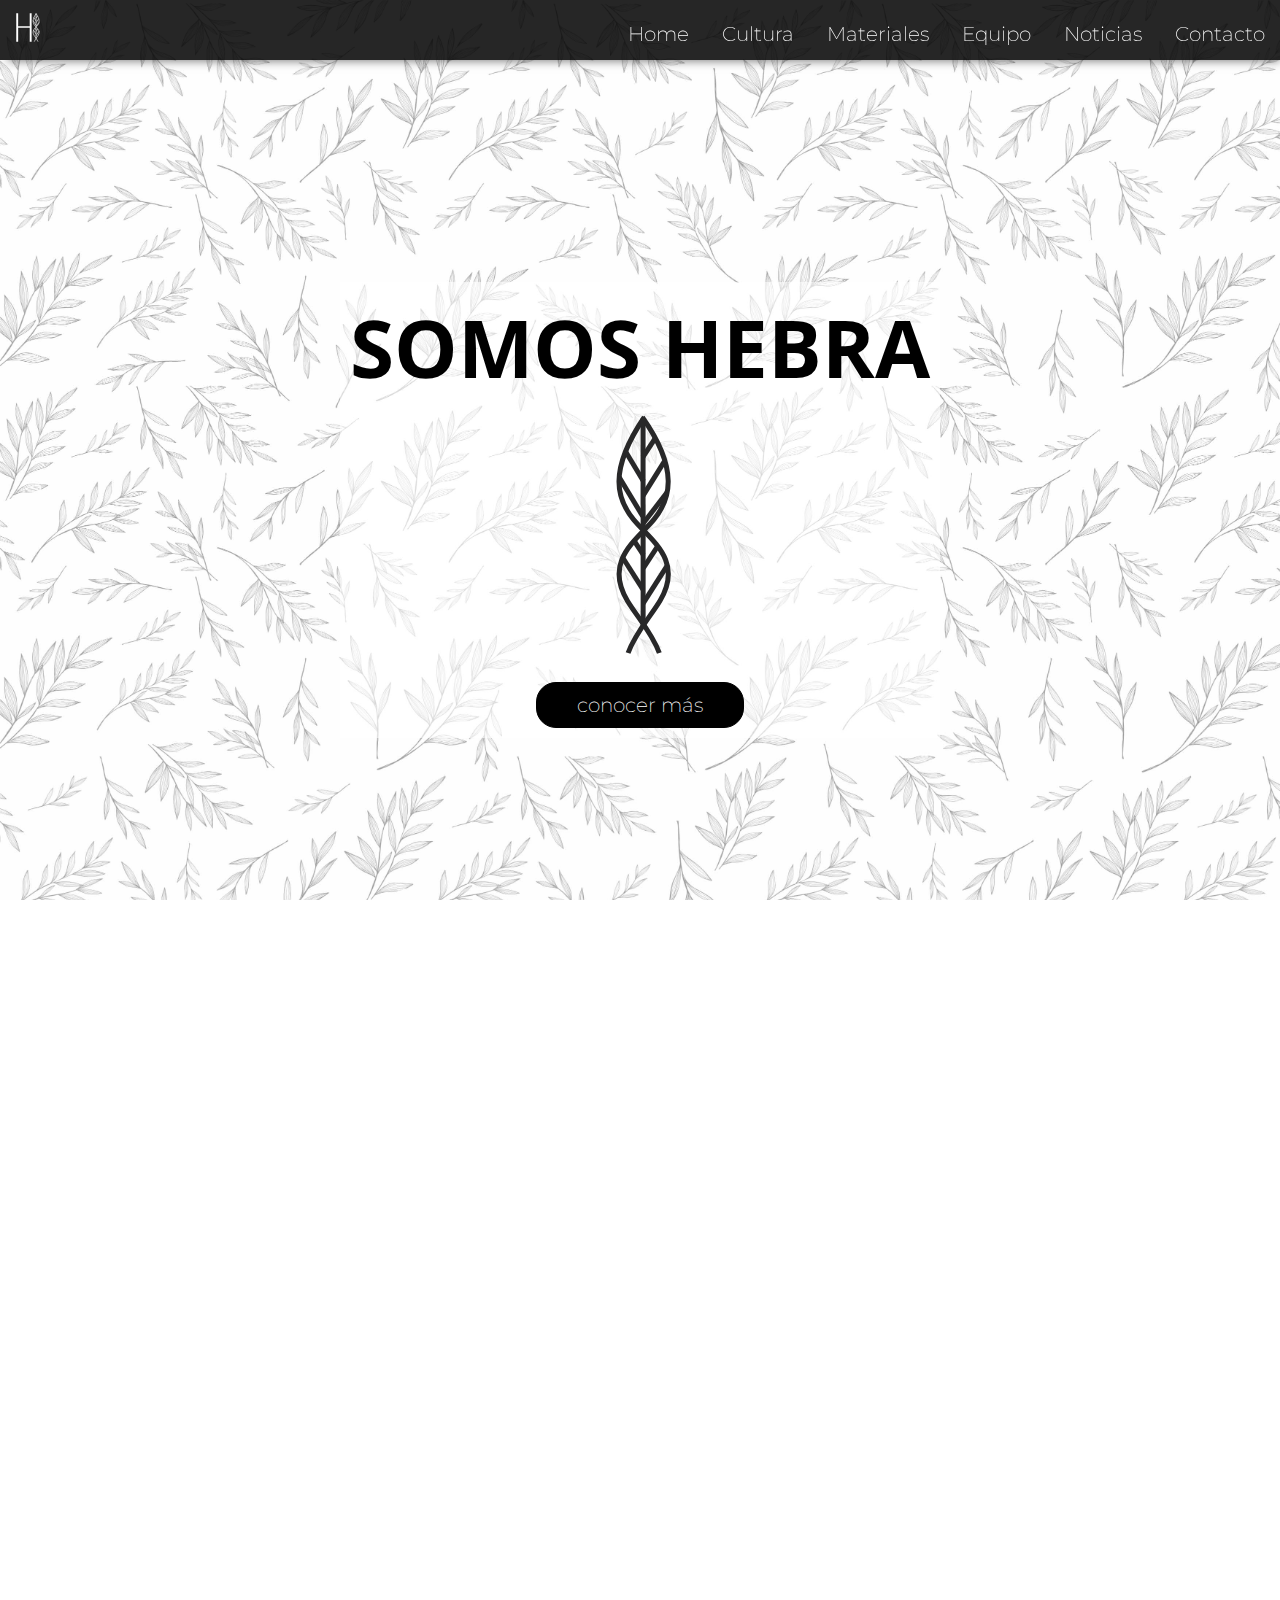
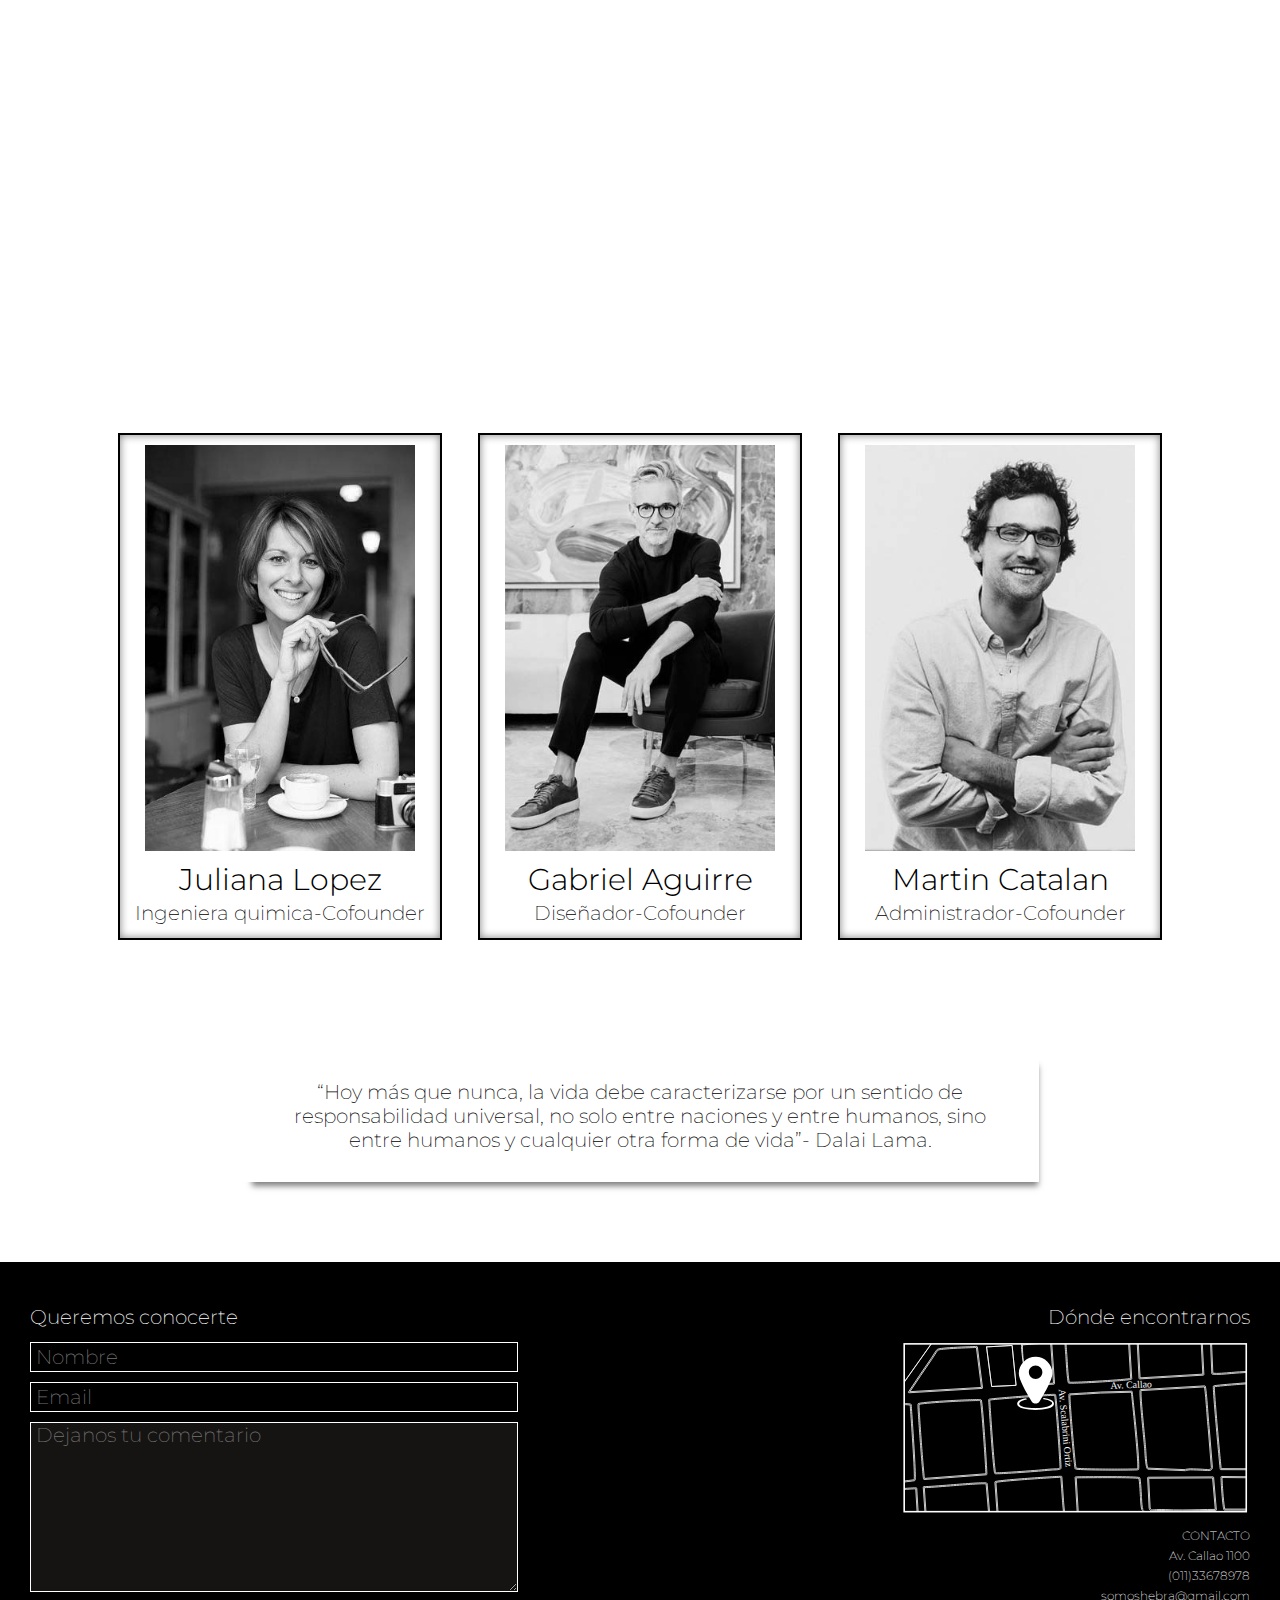
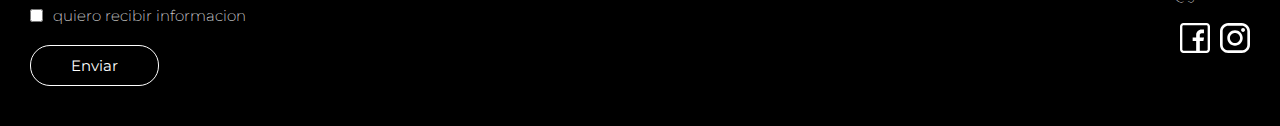
==== index.html @ 3b331ade "Se finalizo con la estetica de todas las pantallas" ====
<!DOCTYPE html>
<html lang="es">
  <head>
    <meta charset="UTF-8" />
    <meta name="viewport" content="width=device-width, initial-scale=1.0" />
    <meta
      name="description"
      content="Un sitio que promueve la buena practica del rubro textil, genera conciencia hacia el cuidado del cuerpo y del planeta tierra"
    />
    <meta
      name="keyword"
      content="algodon, agroecologico, biodinamico, hilado, conciencia, buena práctica "
    />
    <meta name="author" content="Mariela Battista" />
    <title>Hebra/Algodón orgánico</title>
    <link
      rel="stylesheet"
      href="https://cdnjs.cloudflare.com/ajax/libs/animate.css/4.1.1/animate.min.css"
    />
    <link rel="stylesheet" href="css/main.css" />
    <link
      href="https://fonts.googleapis.com/css2?family=Open+Sans&family=Open+Sans+Condensed:wght@300&display=swap"
      rel="stylesheet"
    />
    <link
      href="https://fonts.googleapis.com/css2?family=Montserrat:wght@100;200;300;500;600;800&display=swap"
      rel="stylesheet"
    />
  </head>

  <body class="background--raport">
    <header class="navbar">
      <a href="index.html" class="navbar__home">
        <img src="./imagenes/logo entero.svg" alt="logo" />
      </a>
      <nav class="navbar__menu">
        <ul class="navbar__menuitem">
          <li>
            <a href="index.html">Home</a>
          </li>
          <li>
            <a href="cultura.html">Cultura</a>
          </li>
          <li>
            <a href="materiales.html">Materiales</a>
          </li>
          <li>
            <a href="equipo.html">Equipo</a>
          </li>
          <li>
            <a href="noticias.html">Noticias</a>
          </li>
          <li>
            <a href="#contacto">Contacto</a>
          </li>
        </ul>
      </nav>
    </header>

    <main class="home">
      <div class="home__logo">
        <section class="home__logocentral">
          <h1>SOMOS HEBRA</h1>
          <img src="./imagenes/logosolo.svg" alt="logo" />
          <button class="home__btn">
            <a href="#conocermas">conocer más</a>
          </button>
        </section>
      </div>
      <section
        id="conocermas"
        class="card card--reverse wow animate__animated animate__fadeInUp"
      >
        <img src="./imagenes/homealgodon.jpg" alt="algodon" class="card__img" />
        <div class="card__content">
          <h2 class="card__title">CULTURA</h2>
          <p class="card__text">
            La agricultura sostenible es un concepto que involucra lo económico,
            lo social y lo ambiental y obliga a pensar en términos no
            individualistas. Nos proponemos a promover la eliminación del uso de
            agroquímicos. Implementamos abonos orgánicos y al control natural
            mediante la biodiversidad. Protegemos los suelos contra la erosión,
            contra la pérdida de fertilidad, mejoramos la resistencia del
            sistema agrícola en frente a eventos climáticos. Nuestro objetivo es
            empezar a construir un mundo diferente.
          </p>
          <button class="home__btn home__btn--small">
            <a href="cultura.html">ver más</a>
          </button>
        </div>
      </section>
      <section class="card wow animate__animated animate__fadeInUp">
        <img
          src="./imagenes/homemateriales.jpg"
          alt="algodon"
          class="card__img"
        />
        <div class="card__content card__content--right">
          <h2 class="card__title">MATERIALES</h2>
          <p class="card__text">
            Los materiales seleccionados se analizan bajo los principios de la
            economía circular proponemos entre otras cosas, un proceso
            productivo sin residuos. ‘Tenemos que tener en cuenta el origen de
            las fibras y todos los procesos que tienen lugar hasta que llegan a
            nuestras manos, es importante saber donde nacio ese producto’. Cada
            material se presenta con las certificaciones del fabricante más los
            propios sellos de la organización.
          </p>
          <button class="home__btn home__btn--small">
            <a href="materiales.html">ver más</a>
          </button>
        </div>
      </section>
      <a href="equipo.html">
        <section class="aboutus">
          <div class="aboutus__team">
            <img src="./imagenes/mujer1.jpg" alt="mujer" />
            <h2>Juliana Lopez</h2>
            <p>Ingeniera quimica-Cofounder</p>
          </div>
          <div class="aboutus__team">
            <img src="./imagenes/hombre.jpg" alt="hombre" />
            <h2>Gabriel Aguirre</h2>
            <p>Diseñador-Cofounder</p>
          </div>
          <div class="aboutus__team">
            <img src="./imagenes/hombre2.jpg" alt="hombre" />
            <h2>Martin Catalan</h2>
            <p>Administrador-Cofounder</p>
          </div>
        </section>
      </a>
      <section>
        <q class="frase">
          “Hoy más que nunca, la vida debe caracterizarse por un sentido de
          responsabilidad universal, no solo entre naciones y entre humanos,
          sino entre humanos y cualquier otra forma de vida”- Dalai Lama.
        </q>
      </section>
    </main>
    <footer id="contacto">
      <form class="form" action="#">
        <p>Queremos conocerte</p>
        <input type="text" name="nombre" placeholder="Nombre" />
        <input type="text" name="email" placeholder="Email" />
        <textarea
          name="comentario"
          id="comentario"
          rows="7"
          placeholder="Dejanos tu comentario"
        ></textarea>
        <div class="checkbox">
          <input type="checkbox" name="recibirinformacion" value="si" />
          <label for="recibirinformacion">quiero recibir informacion</label>
        </div>
        <input class="home__btn" type="submit" value="Enviar" />
      </form>
      <section class="footer__contacto">
        <p>Dónde encontrarnos</p>
        <a href="https://www.google.com.ar/maps/@-34.607606,-58.4518608,15z"
          ><img src="./imagenes/mapa1.svg" alt="ubicacion"
        /></a>
        <h3>CONTACTO</h3>
        <h3>Av. Callao 1100</h3>
        <h3>(011)33678978</h3>
        <h3>somoshebra@gmail.com</h3>
        <ul class="footer__contacto--redes">
          <li>
            <a href="https://www.facebook.com">
              <img src="./imagenes/facebook.svg" alt="facebook" />
            </a>
          </li>
          <a href="https://www.instagram.com">
            <img src="./imagenes/instagram.svg" alt="instagram" />
          </a>
        </ul>
      </section>
    </footer>

    <script src="js/wow.min.js"></script>
    <script>
      new WOW().init();
    </script>
  </body>
</html>
---- css/main.css ----
footer .form input[type=text] {
  font-family: "Montserrat", sans-serif;
  font-size: 20px;
  font-weight: 200;
  border: 1px solid white;
  background-color: black;
  color: white;
  margin: 10px 0;
  padding: 2px 0 2px 5px;
}

* {
  margin: 0;
  padding: 0;
  box-sizing: border-box;
}

li {
  list-style-type: none;
}

a {
  font-family: "Montserrat", sans-serif;
  font-size: 20px;
  font-weight: 200;
  text-decoration: none;
  color: white;
}

h1 {
  font-family: "Montserrat", sans-serif;
  font-family: "Open Sans Condensed", sans-serif;
  font-size: 80px;
  color: black;
}

h2 {
  font-family: "Montserrat", sans-serif;
  font-size: 30px;
  font-weight: 300;
  color: black;
}

h3 {
  font-family: "Montserrat", sans-serif;
  font-size: 12px;
  font-weight: 200;
  color: white;
}

p,
.parrafolist {
  font-family: "Montserrat", sans-serif;
  font-size: 20px;
  font-weight: 200;
  line-height: 1.5;
  color: black;
}

q {
  font-family: "Montserrat", sans-serif;
  font-size: 20px;
  font-weight: 200;
  quotes: none;
}

.navbar {
  background-color: rgba(0, 0, 0, 0.85);
  height: 60px;
  font-family: "Montserrat", sans-serif;
  font-size: 30px;
  font-weight: 300;
  display: flex;
  flex-direction: row;
  justify-content: space-between;
  align-items: center;
  box-shadow: 4px 5px 9px -4px #00000080;
  z-index: 3;
  padding: 25px 15px;
  color: white;
  position: -webkit-sticky;
  position: sticky;
  top: -1px;
}
.navbar .navbar__home img {
  width: 25px;
  padding: 10px 0;
}
.navbar .navbar__menu {
  display: flex;
}
.navbar .navbar__menu .navbar__menuitem {
  overflow: hidden;
}
.navbar .navbar__menu a {
  padding-left: 25px;
  display: inline-block;
}
.navbar .navbar__menu a:hover {
  color: #dcccbb;
}
.navbar .navbar__menu li {
  display: inline-block;
}

.background--raport {
  background-image: url("../imagenes/fondo2.jpg");
  background-size: cover;
  background-attachment: fixed;
}

.home {
  max-width: 1140px;
  margin: auto;
}
.home .home__logo {
  height: 100vh;
  display: flex;
  flex-direction: row;
  justify-content: flex-start;
  align-items: center;
}
.home .home__logo .home__logocentral {
  display: flex;
  flex-direction: column;
  justify-content: space-between;
  align-items: center;
  background-color: rgba(255, 255, 255, 0.6);
  padding: 10px;
  margin: auto;
}

.home__btn {
  font-family: "Montserrat", sans-serif;
  font-size: 15px;
  background-color: black;
  border-radius: 20px;
  border: 1px solid black;
  display: block;
  color: white;
  padding: 10px 40px;
}

.home__btn--small {
  margin-top: 40px;
  display: inline-block;
}

.card {
  display: flex;
  padding: 20px;
  background-color: rgba(255, 255, 255, 0.9);
  margin: auto;
  box-shadow: 8px 10px 8px -5px #00000080;
  margin-bottom: 40px;
  animation-duration: 2s;
}
.card--reverse {
  flex-direction: row-reverse;
}
.card__img {
  padding: 10px;
  border: 2px solid black;
  width: 28%;
  transition: width 1s;
}
.card__img:hover {
  width: 30%;
}
.card__content {
  padding-right: 30px;
}
.card__content--right {
  text-align: right;
  padding: 0 10px 0 30px;
}
.card__content .card__title {
  padding-bottom: 40px;
}
.card__content .card__text {
  display: inline-block;
  padding-bottom: 10px;
}

.card__title--center {
  display: inline;
  margin: auto;
}

.aboutus {
  display: flex;
  flex-direction: row;
  justify-content: space-around;
  align-items: center;
  background-color: rgba(255, 255, 255, 0.9);
  width: 100%;
  height: 100%;
  margin: 70px auto;
  padding: 30px;
}
.aboutus__team {
  display: flex;
  flex-direction: column;
  justify-content: flex-start;
  align-items: center;
  text-align: center;
  margin: 10px;
  padding: 10px;
  border: 2px solid black;
  width: 30%;
  transition: width 1s;
  box-shadow: inset 0px 0px 8px #00000080;
}
.aboutus__team img {
  width: 90%;
  padding-bottom: 10px;
}

.frase {
  display: flex;
  text-decoration: none;
  text-align: center;
  background-color: rgba(255, 255, 255, 0.98);
  box-shadow: 5px 10px 6px -6px #00000080;
  width: 70%;
  margin: 0 auto 80px;
  padding: 30px;
}

footer {
  display: flex;
  flex-direction: row;
  justify-content: space-between;
  align-items: flex-start;
  background-color: black;
  color: white;
  padding: 40px 30px;
  margin-top: 60px;
}
footer .form {
  width: 40%;
}
footer .form p {
  color: white;
  margin-bottom: 10px;
}
footer .form input[type=text] {
  display: flex;
  flex-direction: column;
  justify-content: space-between;
  align-items: center;
  width: 100%;
}
footer .form .checkbox {
  display: flex;
  flex-direction: row;
  justify-content: flex-start;
  align-items: center;
  font-family: "Montserrat", sans-serif;
  font-size: 20px;
  font-weight: 200;
  margin: 10px 0;
}
footer .form .checkbox label {
  padding-left: 10px;
  font-size: 15px;
}
footer .form input[type=submit] {
  margin-top: 40px;
  display: inline-block;
  border: 1px solid white;
  margin-top: 10px;
  align-items: flex-end;
}
footer .form textarea {
  font-family: "Montserrat", sans-serif;
  font-size: 20px;
  font-weight: 200;
  background-color: #161413;
  color: white;
  border: 1px solid white;
  padding-left: 5px;
  width: 100%;
}
footer .footer__contacto {
  text-align: right;
  color: white;
}
footer .footer__contacto p {
  color: white;
  margin-bottom: 5px;
}
footer .footer__contacto img {
  width: 80%;
}
footer .footer__contacto h3 {
  padding-top: 5px;
}
footer .footer__contacto--redes {
  display: flex;
  flex-direction: row;
  justify-content: flex-end;
  align-items: flex-start;
  margin-top: 20px;
}
footer .footer__contacto--redes img {
  width: 30px;
  margin-left: 10px;
}

.fondoclaro--lineal {
  background-image: url(../imagenes/fondoclarolineal3.jpg);
  background-size: cover;
  background-attachment: fixed;
}

#cultura {
  max-width: 1140px;
  margin: 0 auto;
}

.title1 {
  padding: 70px 0;
  text-align: center;
}

.card--color {
  background-color: rgba(255, 255, 255, 0.98);
}

.fondooscuro--lineal {
  background-image: url(../imagenes/fondooscuro.jpg);
  background-size: cover;
  background-attachment: fixed;
}

#materiales {
  max-width: 1140px;
  margin: 0 auto;
}

.title1--dark {
  color: white;
}

.card--dark {
  background-color: rgba(0, 0, 0, 0.9);
}

.card__img--dark {
  border: 2px solid white;
  width: 28%;
}

.card__title--dark,
.card__text--dark {
  color: white;
}

.fondoclaro--acuarela {
  background-image: url(../imagenes/fondoclaroacuarela.jpg);
  background-size: cover;
  background-attachment: fixed;
}

#equipo {
  max-width: 1140px;
  margin: auto;
}
#equipo .frase {
  margin: 50px auto 95px;
}

.card__members {
  background-color: rgba(255, 255, 255, 0.9);
  display: flex;
  flex-direction: row;
  justify-content: space-between;
  align-items: stretch;
  width: 90%;
  padding: 30px;
  margin: 50px auto 80px;
  box-shadow: 8px 10px 8px -5px #00000080;
}
.card__members .card__member {
  display: flex;
  flex-direction: column;
  justify-content: flex-start;
  align-items: center;
  text-align: center;
  margin: 10px;
  padding: 10px;
  border: 2px solid black;
  transition: width 1s;
  box-shadow: inset 0px 0px 8px #00000080;
  width: 100%;
}
.card__members .card__member img {
  width: 80%;
}
.card__members .card__member h2 {
  margin-top: 20px;
}
.card__members .card__member p {
  margin: 10px 0 30px;
  color: black;
}

#noticias {
  max-width: 1140px;
  margin: 0 auto;
}

.news {
  background-color: rgba(255, 255, 255, 0.95);
  display: flex;
  flex-direction: row;
  justify-content: space-between;
  align-items: flex-start;
  flex-wrap: wrap;
  padding: 30px;
  margin: 0px auto 40px;
  box-shadow: 8px 10px 8px -5px #00000080;
  max-width: 1050px;
}

.card__news--small {
  display: flex;
  flex-direction: column;
  justify-content: flex-start;
  align-items: center;
  width: 32%;
  text-align: center;
  margin: 15px 2px;
  padding: 10px;
  border: 1px solid black;
  transition: width 1s;
  box-shadow: inset 0px 0px 8px #00000080;
}
.card__news--small img {
  width: 100%;
}
.card__news--small .description {
  display: flex;
  flex-direction: row;
  justify-content: space-between;
  align-items: center;
  font-size: 20px;
  width: 100%;
}
.card__news--small .description h3 {
  color: black;
  text-align: left;
}
.card__news--small .description h4 {
  font-family: "Open Sans Condensed", sans-serif;
  text-align: right;
}
.card__news--small .titlenews {
  text-align: start;
  margin-top: 10px;
  color: black;
  font-weight: 600;
}
.card__news--small .titlenews:hover {
  -webkit-text-decoration-line: underline;
          text-decoration-line: underline;
}
.card__news--small .resumenews {
  font-size: 15px;
  text-align: left;
}
.card__news--small .readmore {
  font-weight: 400;
  font-size: 15px;
  -webkit-text-decoration-line: underline;
          text-decoration-line: underline;
  color: black;
  text-align: left;
  width: 100%;
  padding: 10px 0px;
}
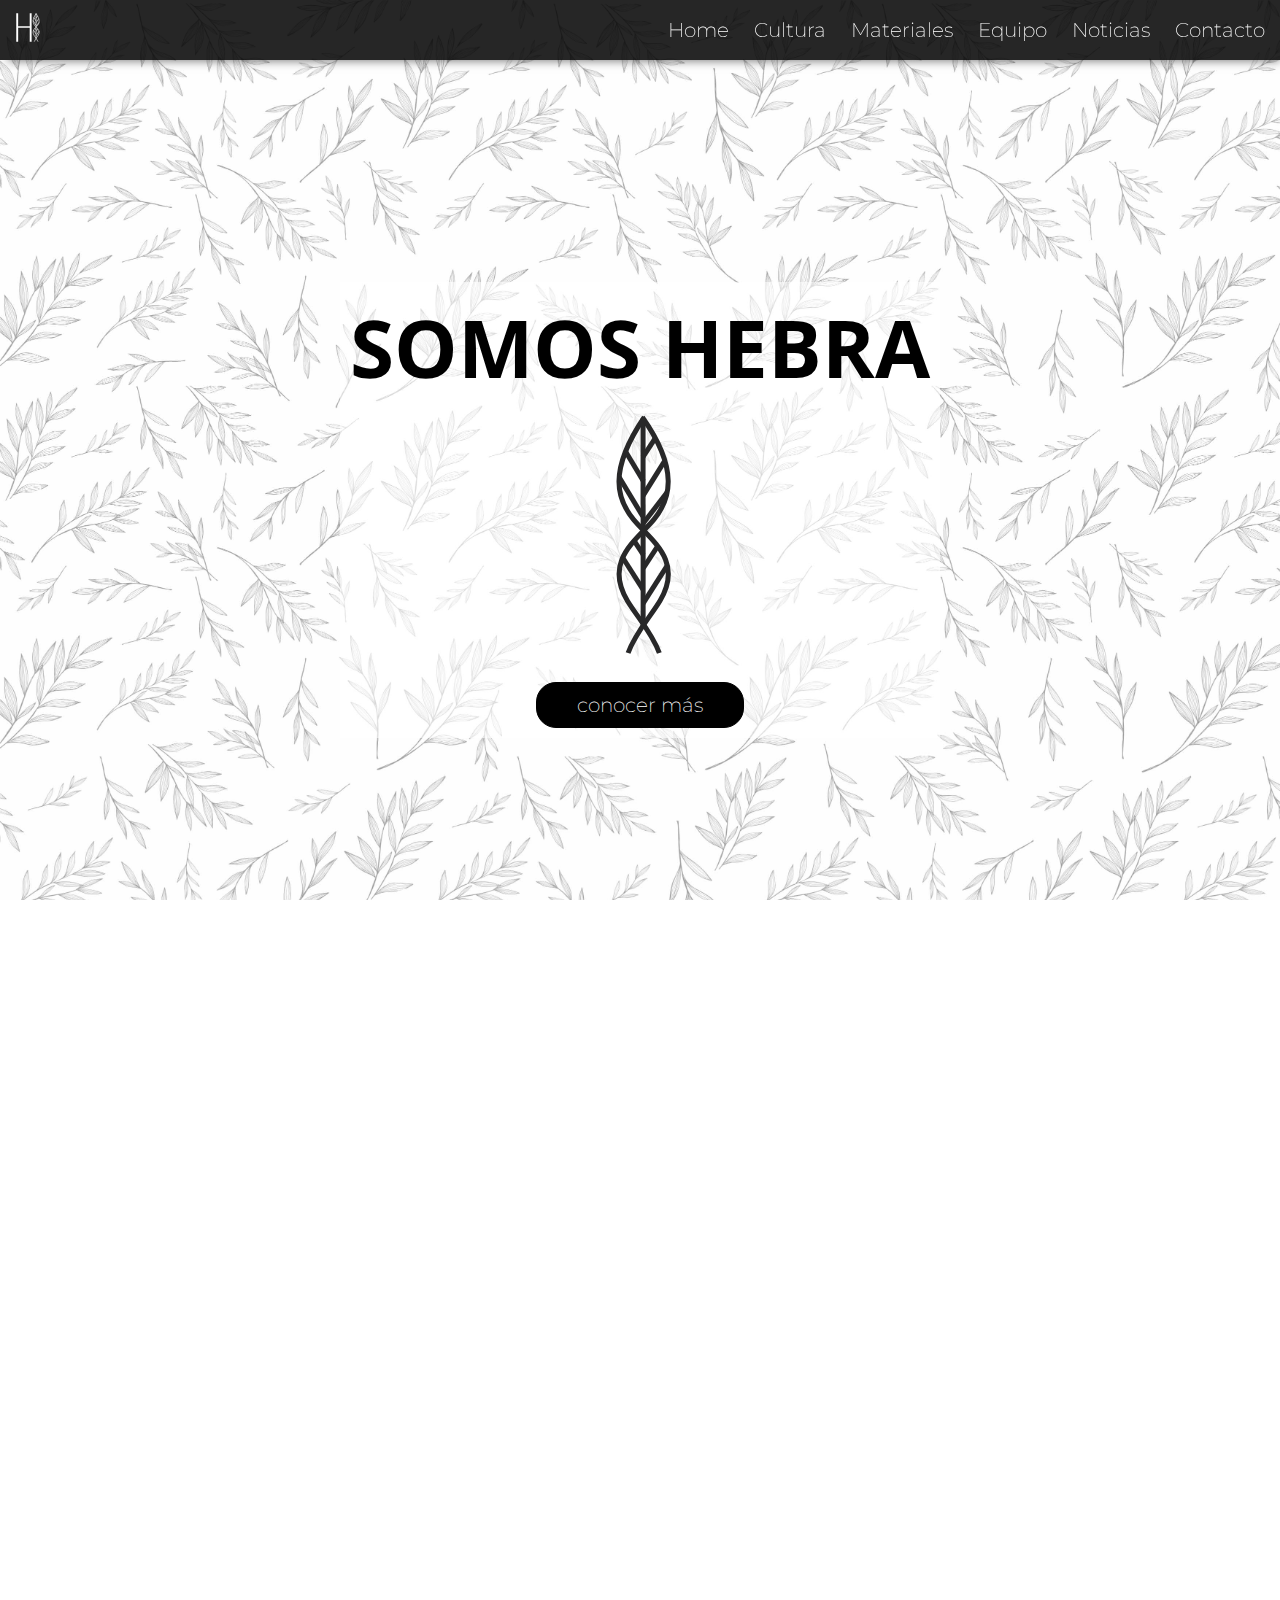
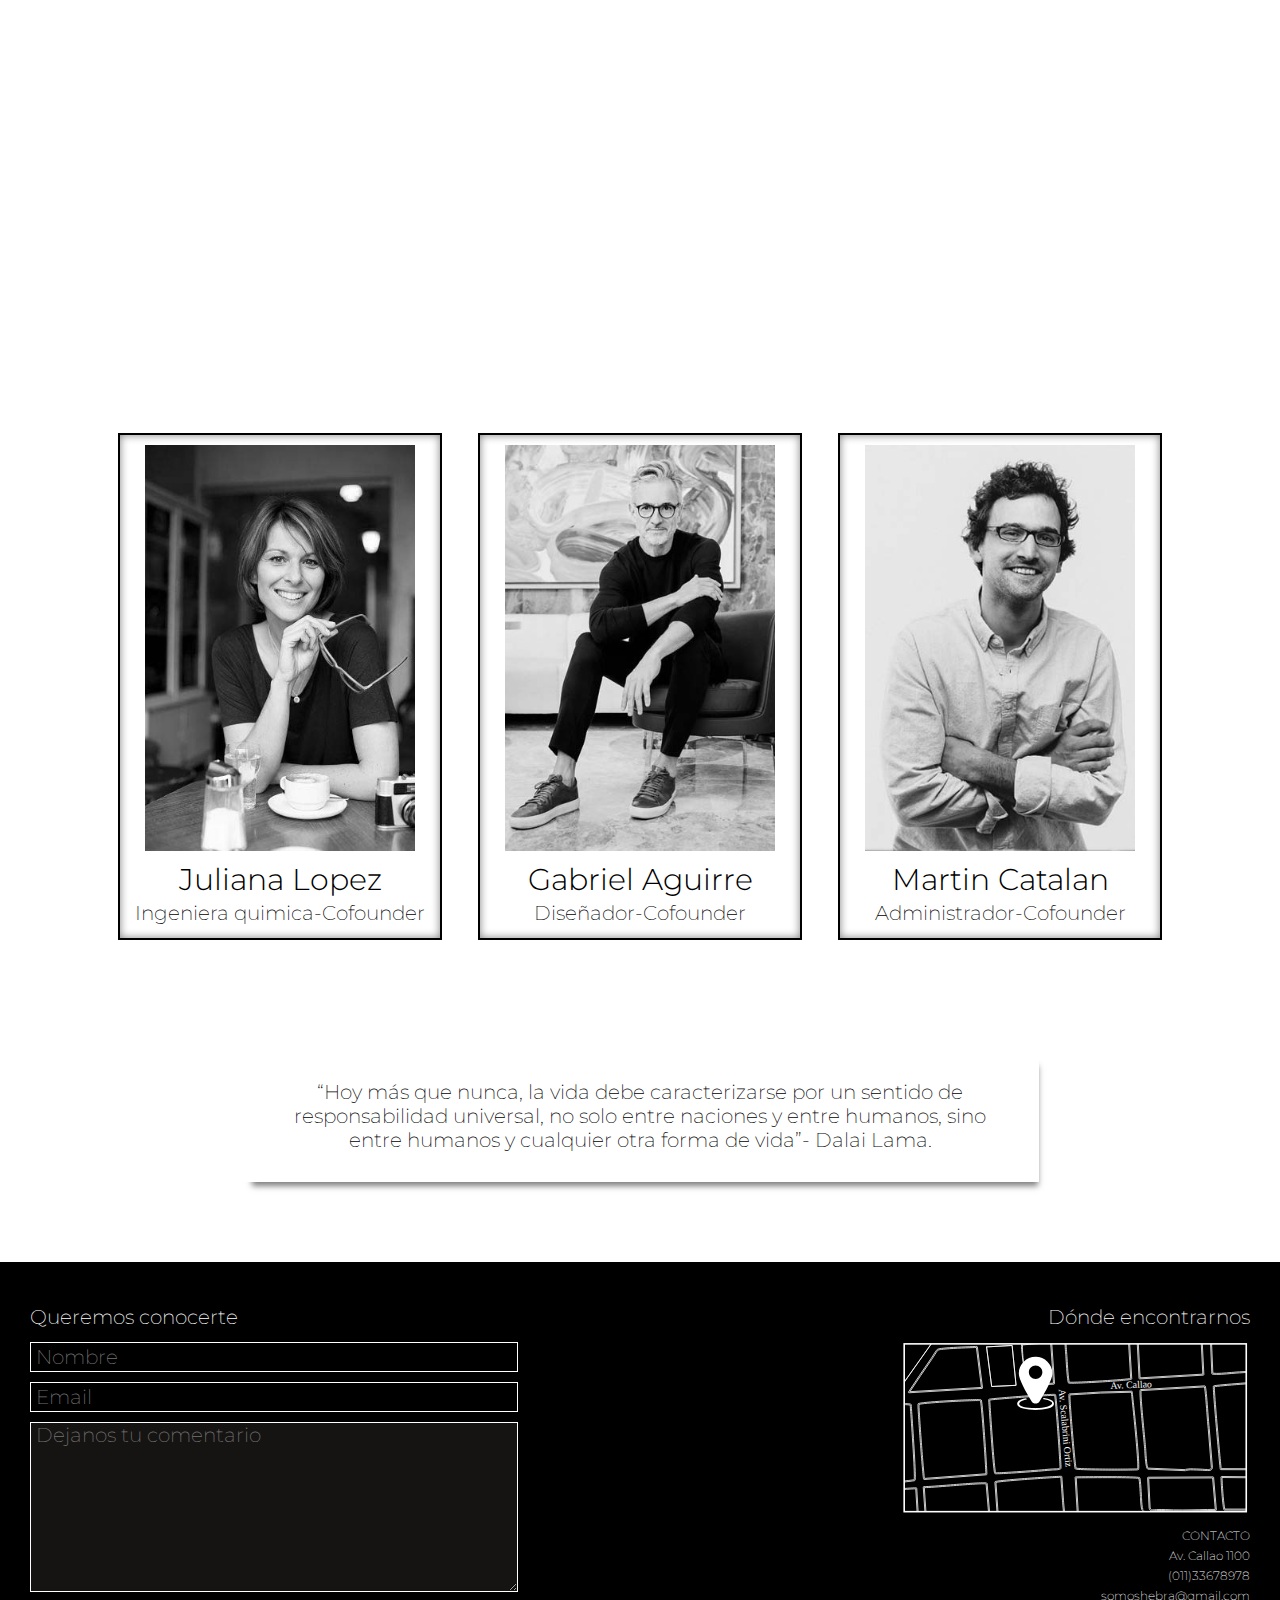
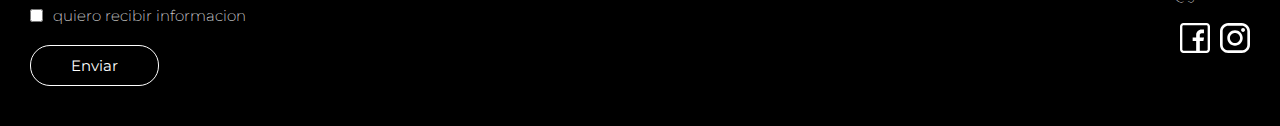
==== commit d38bd594: "navbar con menu desplegable" ====
--- a/index.html
+++ b/index.html
@@ -29,12 +29,14 @@
   </head>
 
   <body class="background--raport">
-    <header class="navbar">
-      <a href="index.html" class="navbar__home">
+    <header class="header">
+      <a href="index.html" class="logo">
         <img src="./imagenes/logo entero.svg" alt="logo" />
       </a>
-      <nav class="navbar__menu">
-        <ul class="navbar__menuitem">
+      <label for="menu-btn"></label>
+      <input type="checkbox" id="menu-btn" class="menubtn" />
+      <nav class="navbar">
+        <ul class="navbar__menu">
           <li>
             <a href="index.html">Home</a>
           </li>
--- a/css/main.css
+++ b/css/main.css
@@ -64,43 +64,74 @@
   quotes: none;
 }
 
-.navbar {
+.header {
   background-color: rgba(0, 0, 0, 0.85);
-  height: 60px;
   font-family: "Montserrat", sans-serif;
   font-size: 30px;
   font-weight: 300;
   display: flex;
-  flex-direction: row;
-  justify-content: space-between;
-  align-items: center;
+  flex-direction: column;
+  justify-content: flex-start;
+  align-items: flex-start;
   box-shadow: 4px 5px 9px -4px #00000080;
   z-index: 3;
-  padding: 25px 15px;
+  padding: 0 15px;
   color: white;
   position: -webkit-sticky;
   position: sticky;
-  top: -1px;
-}
-.navbar .navbar__home img {
+  top: 0;
+  height: auto;
+}
+.header .menubtn {
+  position: absolute;
+  right: 0;
+  margin: 10px;
+}
+.header .menubtn:checked ~ .navbar {
+  height: 100vh;
+}
+.header .logo img {
   width: 25px;
   padding: 10px 0;
 }
-.navbar .navbar__menu {
-  display: flex;
-}
-.navbar .navbar__menu .navbar__menuitem {
-  overflow: hidden;
-}
-.navbar .navbar__menu a {
-  padding-left: 25px;
-  display: inline-block;
-}
-.navbar .navbar__menu a:hover {
+.header .navbar {
+  height: 0;
+}
+.header .navbar .navbar__menu {
+  display: block;
+}
+.header .navbar .navbar__menu li {
+  display: block;
+  padding-bottom: 10px;
+}
+.header .navbar .navbar__menu li a:hover {
   color: #dcccbb;
 }
-.navbar .navbar__menu li {
-  display: inline-block;
+@media (min-width: 768px) {
+  .header {
+    display: flex;
+    flex-direction: row;
+    justify-content: space-between;
+    align-items: center;
+    height: 60px;
+  }
+  .header .menubtn {
+    display: none;
+  }
+  .header .menubtn:checked ~ .navbar {
+    height: auto;
+  }
+  .header .navbar {
+    height: auto;
+  }
+  .header .navbar .navbar__menu {
+    display: flex;
+  }
+  .header .navbar .navbar__menu li {
+    padding-left: 25px;
+    padding-bottom: 0;
+    display: flex;
+  }
 }
 
 .background--raport {
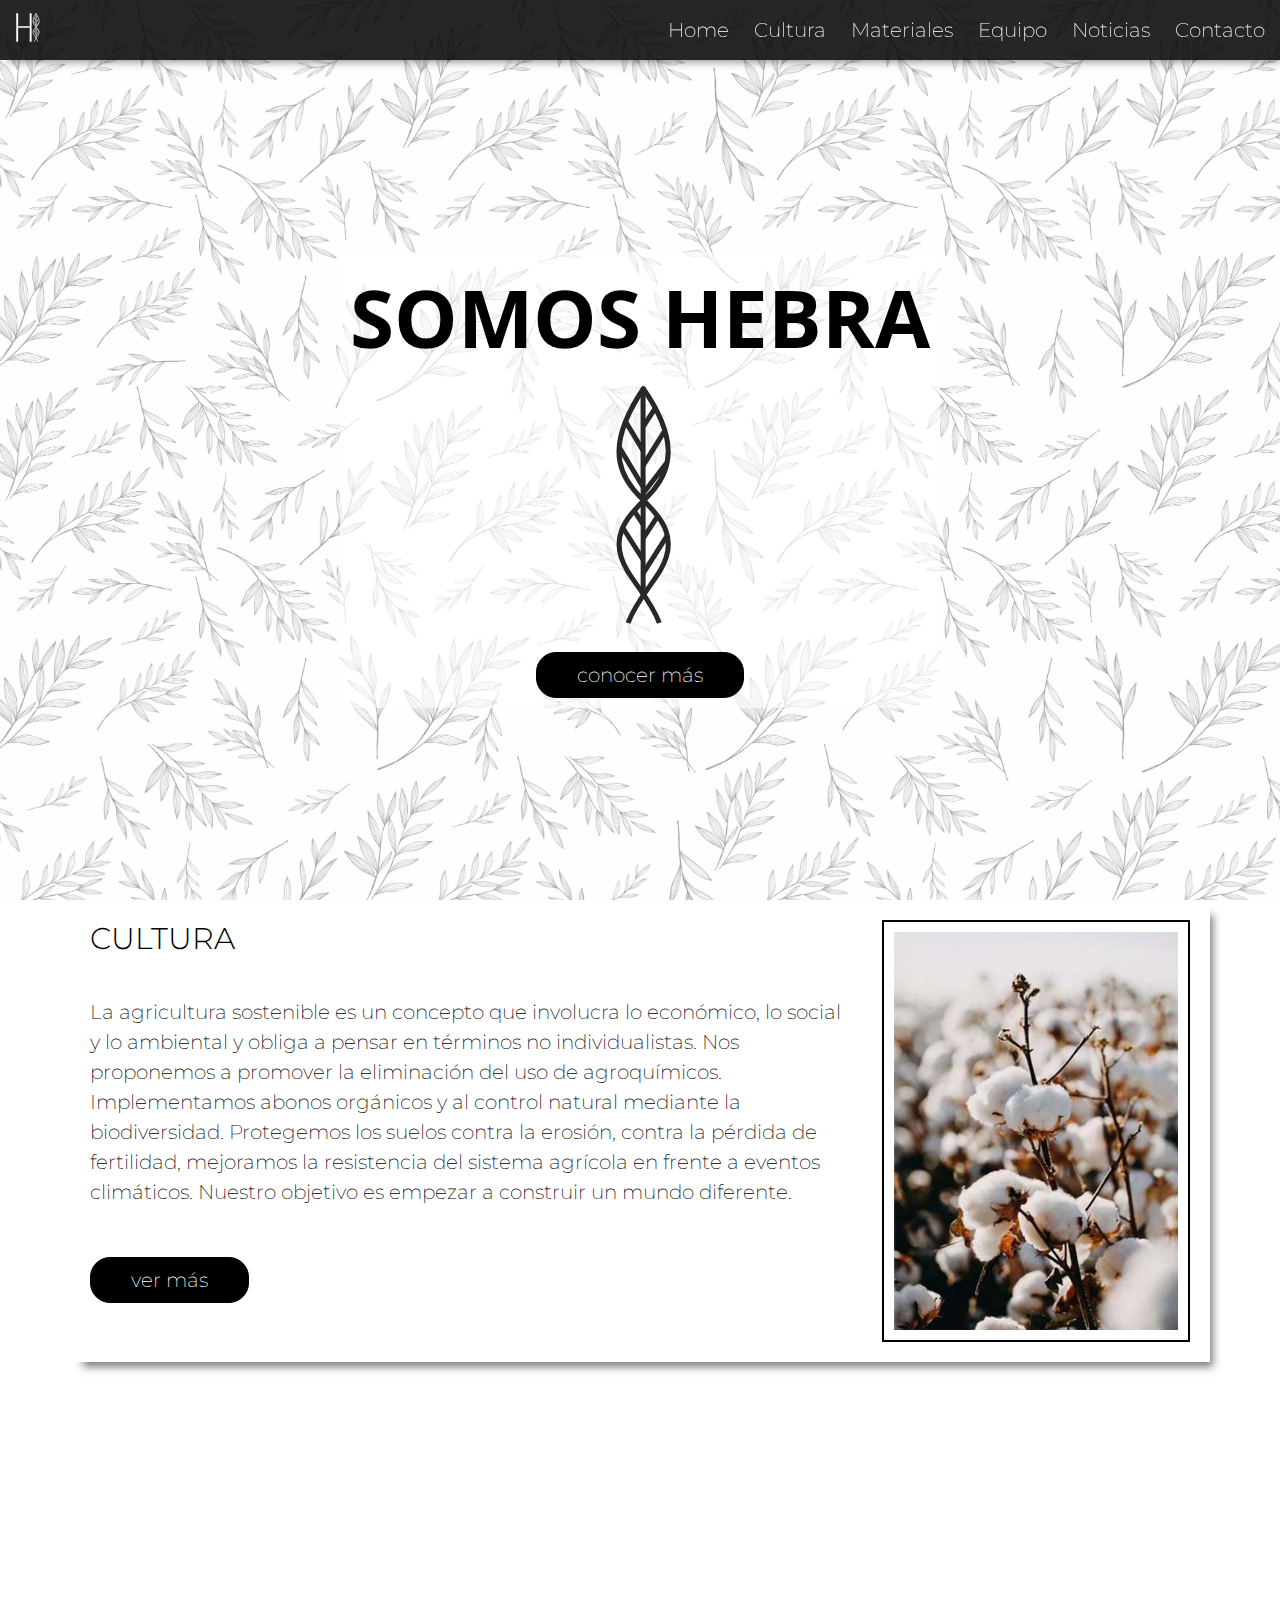
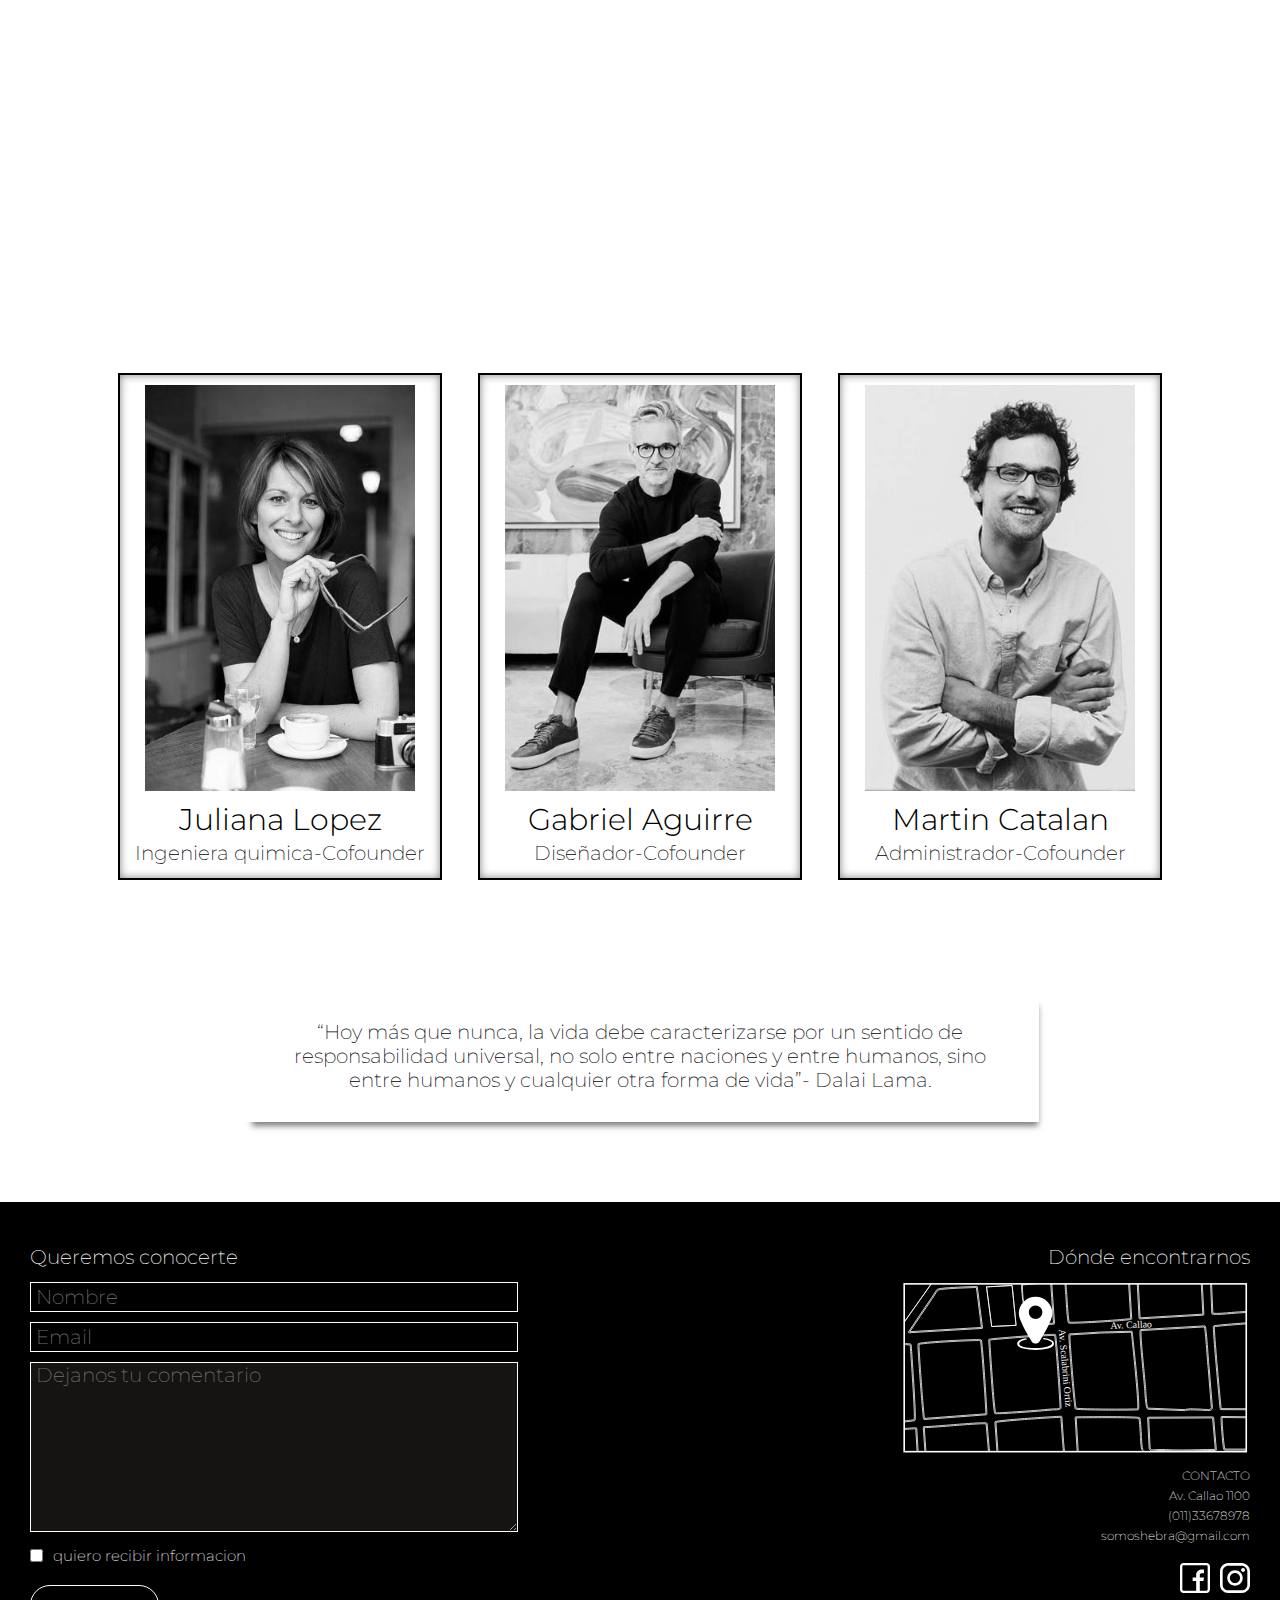
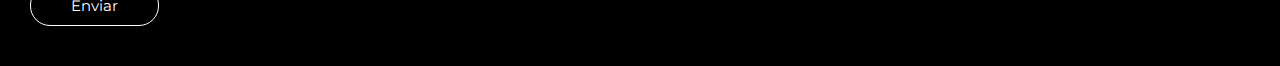
==== commit 1565ae8c: "animacion menu" ====
--- a/index.html
+++ b/index.html
@@ -33,8 +33,10 @@
       <a href="index.html" class="logo">
         <img src="./imagenes/logo entero.svg" alt="logo" />
       </a>
-      <label for="menu-btn"></label>
-      <input type="checkbox" id="menu-btn" class="menubtn" />
+      <input class="menubtn" type="checkbox" id="menu-btn" />
+      <label class="menuicon" for="menu-btn">
+        <span class="navicon"></span>
+      </label>
       <nav class="navbar">
         <ul class="navbar__menu">
           <li>
@@ -59,7 +61,7 @@
       </nav>
     </header>
 
-    <main class="home">
+    <main class="container home">
       <div class="home__logo">
         <section class="home__logocentral">
           <h1>SOMOS HEBRA</h1>
--- a/css/main.css
+++ b/css/main.css
@@ -77,15 +77,55 @@
   z-index: 3;
   padding: 0 15px;
   color: white;
-  position: -webkit-sticky;
-  position: sticky;
+  position: fixed;
+  width: 100%;
   top: 0;
-  height: auto;
+  min-height: 60px;
+}
+.header .menuicon {
+  cursor: pointer;
+  position: absolute;
+  right: 0px;
+  padding: 29px 15px;
+  -webkit-user-select: none;
+          user-select: none;
+}
+.header .menuicon .navicon {
+  position: relative;
+  background: white;
+  display: block;
+  height: 2px;
+  transition: background 0.2s ease-out;
+  width: 24px;
+}
+.header .menuicon .navicon:before, .header .menuicon .navicon:after {
+  background: white;
+  content: "";
+  display: block;
+  height: 100%;
+  position: absolute;
+  transition: all 0.2s ease-out;
+  width: 100%;
+}
+.header .menuicon .navicon:before {
+  top: 8px;
+}
+.header .menuicon .navicon:after {
+  top: -8px;
 }
 .header .menubtn {
-  position: absolute;
-  right: 0;
-  margin: 10px;
+  display: none;
+}
+.header .menubtn:checked ~ .menuicon .navicon {
+  background: transparent;
+}
+.header .menubtn:checked ~ .menuicon .navicon:before {
+  top: 0;
+  transform: rotate(-45deg);
+}
+.header .menubtn:checked ~ .menuicon .navicon:after {
+  top: 0;
+  transform: rotate(45deg);
 }
 .header .menubtn:checked ~ .navbar {
   height: 100vh;
@@ -96,6 +136,8 @@
 }
 .header .navbar {
   height: 0;
+  overflow: hidden;
+  transition: height 0.2s ease-out;
 }
 .header .navbar .navbar__menu {
   display: block;
@@ -115,7 +157,7 @@
     align-items: center;
     height: 60px;
   }
-  .header .menubtn {
+  .header .menuicon {
     display: none;
   }
   .header .menubtn:checked ~ .navbar {
@@ -134,18 +176,20 @@
   }
 }
 
+.container {
+  max-width: 1140px;
+  margin: 0 auto;
+  margin-top: 60px;
+}
+
 .background--raport {
   background-image: url("../imagenes/fondo2.jpg");
   background-size: cover;
   background-attachment: fixed;
 }
 
-.home {
-  max-width: 1140px;
-  margin: auto;
-}
 .home .home__logo {
-  height: 100vh;
+  height: calc(100vh - 60px);
   display: flex;
   flex-direction: row;
   justify-content: flex-start;
@@ -345,11 +389,6 @@
   background-attachment: fixed;
 }
 
-#cultura {
-  max-width: 1140px;
-  margin: 0 auto;
-}
-
 .title1 {
   padding: 70px 0;
   text-align: center;
@@ -365,11 +404,6 @@
   background-attachment: fixed;
 }
 
-#materiales {
-  max-width: 1140px;
-  margin: 0 auto;
-}
-
 .title1--dark {
   color: white;
 }
@@ -392,14 +426,6 @@
   background-image: url(../imagenes/fondoclaroacuarela.jpg);
   background-size: cover;
   background-attachment: fixed;
-}
-
-#equipo {
-  max-width: 1140px;
-  margin: auto;
-}
-#equipo .frase {
-  margin: 50px auto 95px;
 }
 
 .card__members {
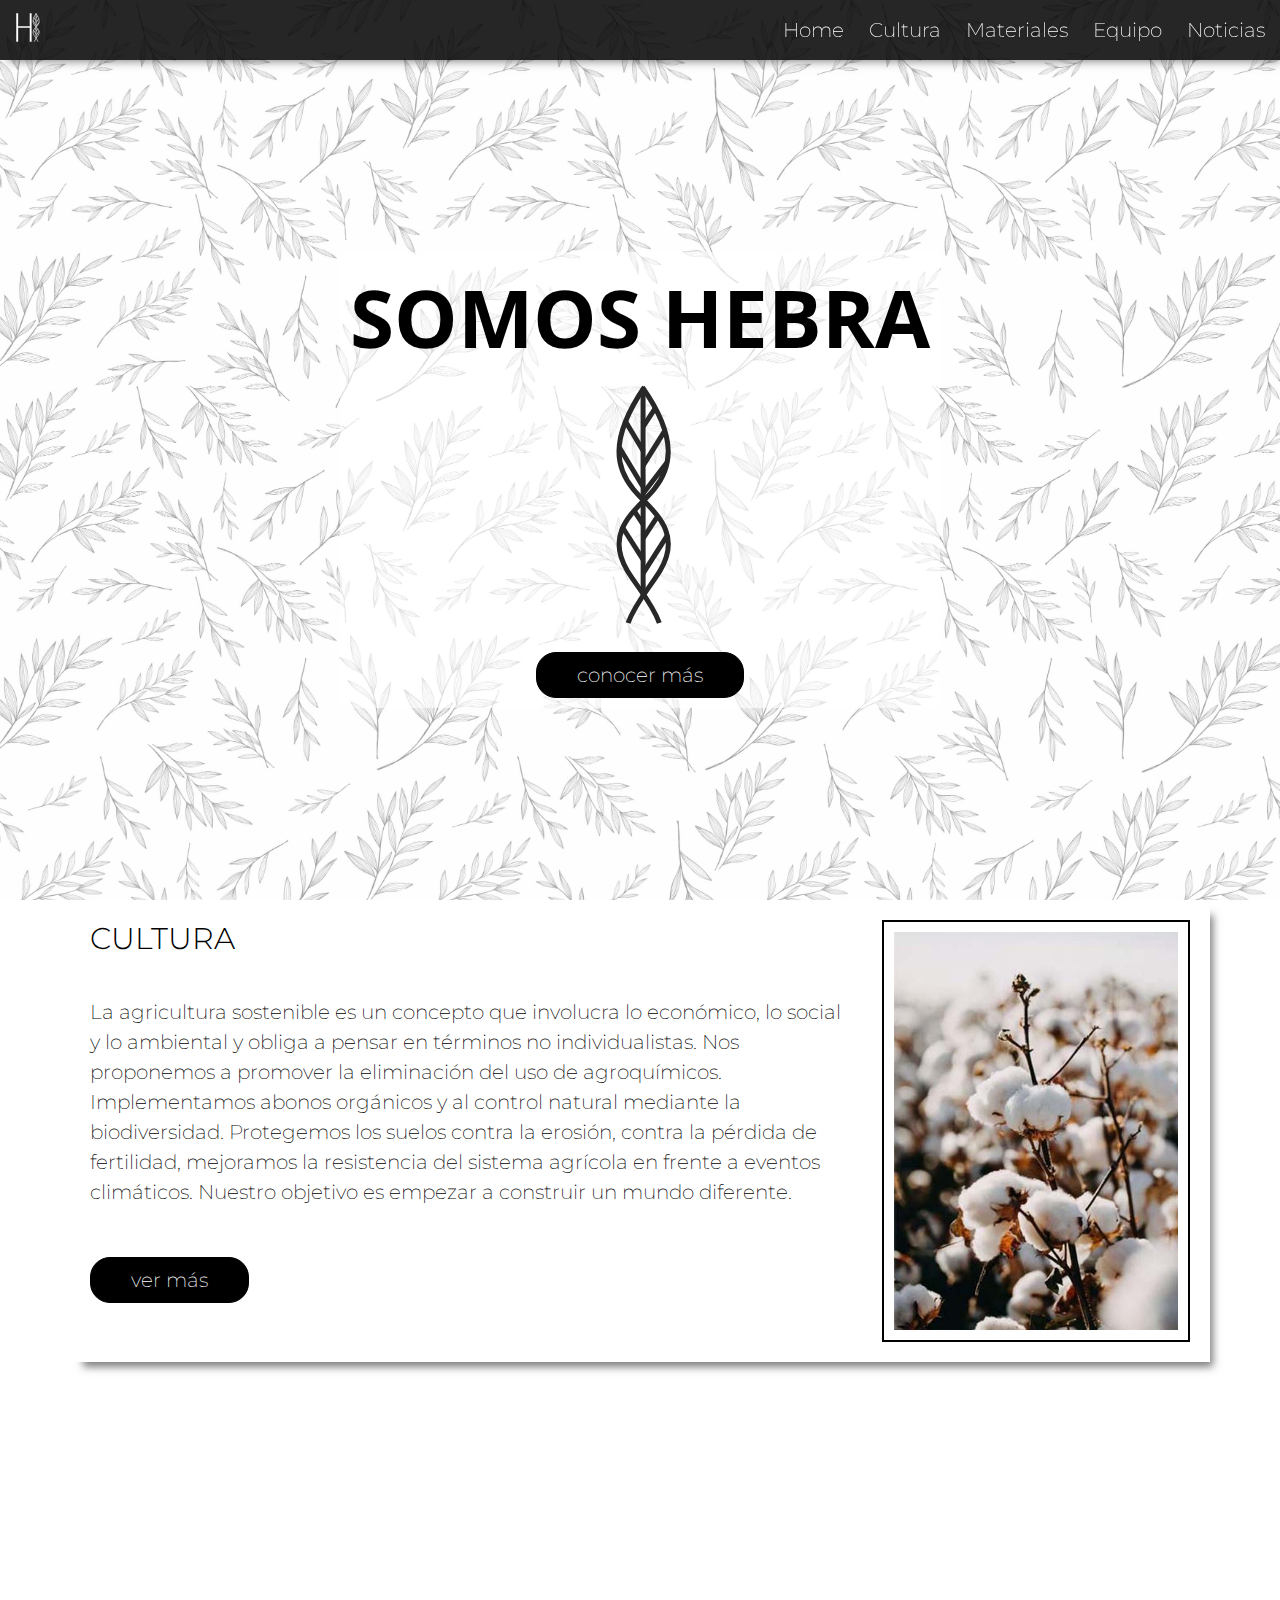
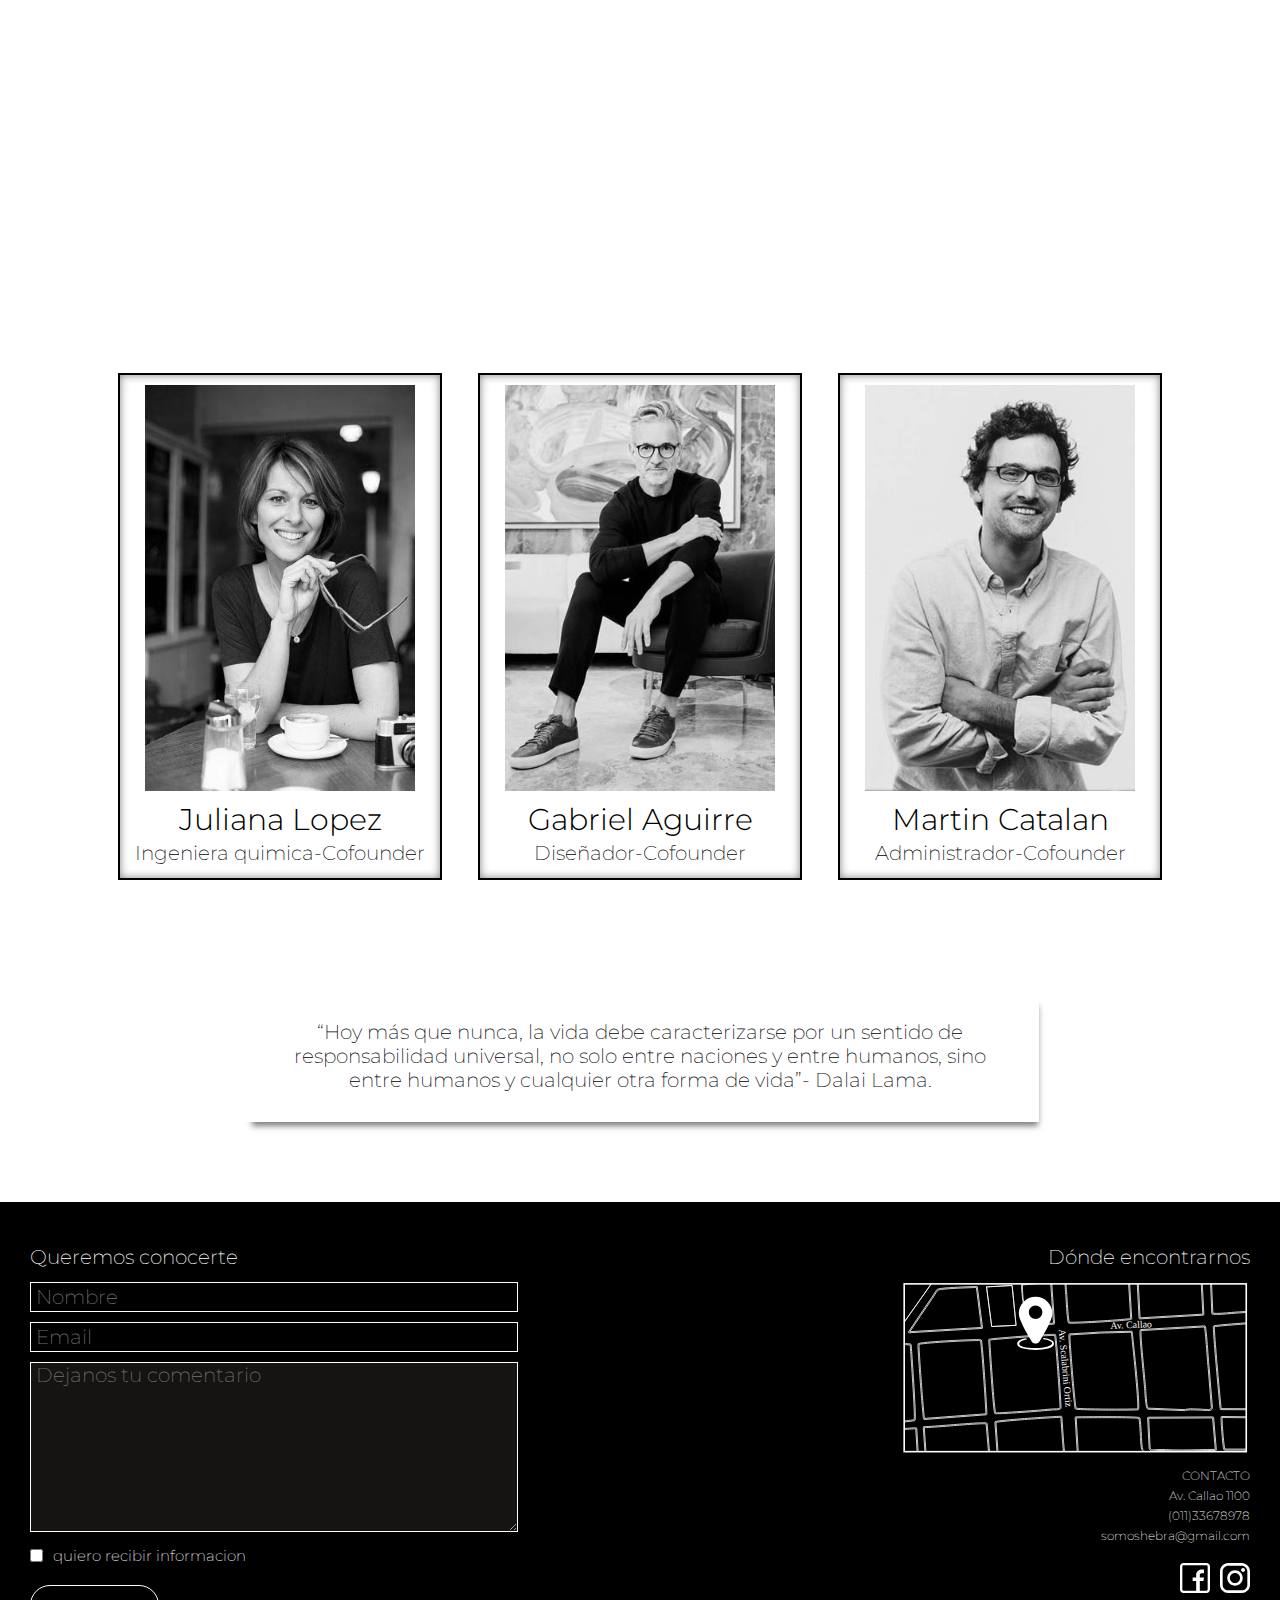
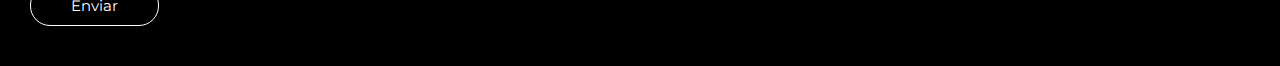
==== commit bc60006e: "cambio de headers en todas las paginas" ====
--- a/index.html
+++ b/index.html
@@ -53,9 +53,6 @@
           </li>
           <li>
             <a href="noticias.html">Noticias</a>
-          </li>
-          <li>
-            <a href="#contacto">Contacto</a>
           </li>
         </ul>
       </nav>
@@ -142,7 +139,7 @@
         </q>
       </section>
     </main>
-    <footer id="contacto">
+    <footer>
       <form class="form" action="#">
         <p>Queremos conocerte</p>
         <input type="text" name="nombre" placeholder="Nombre" />
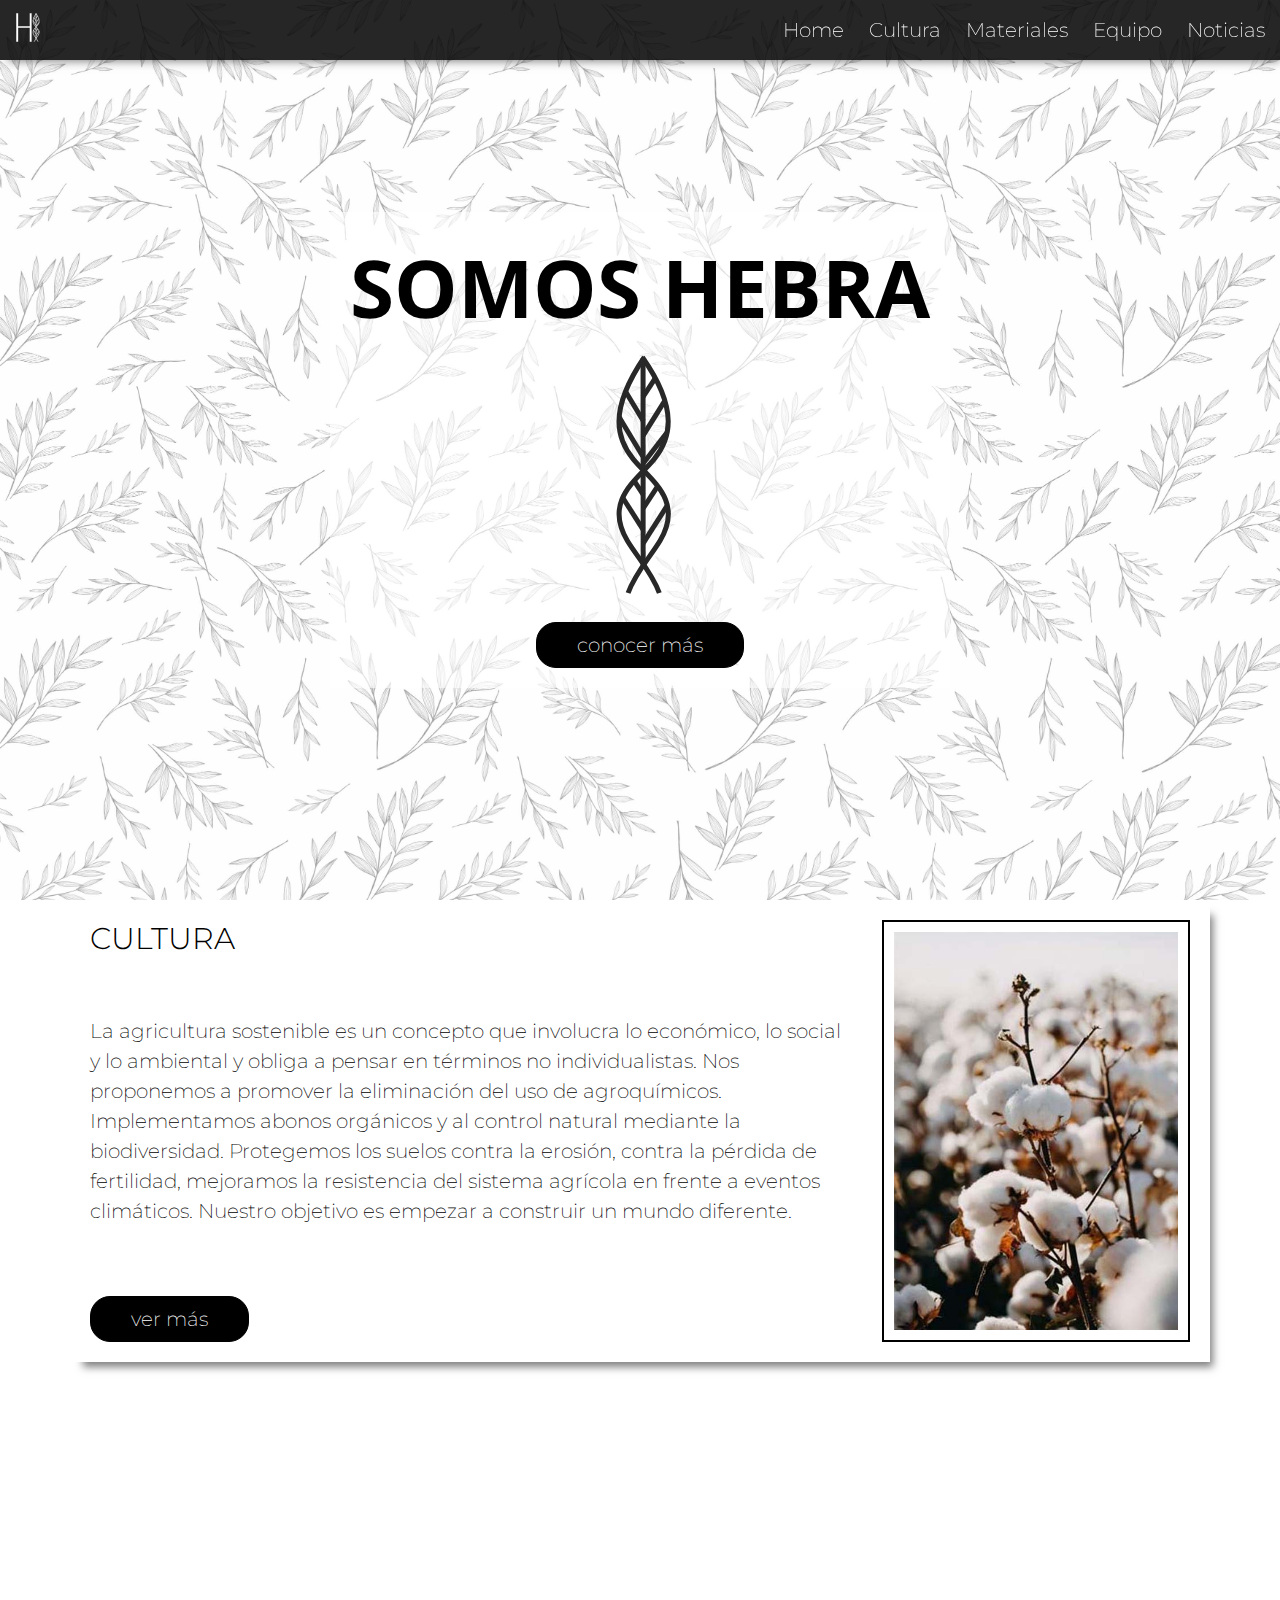
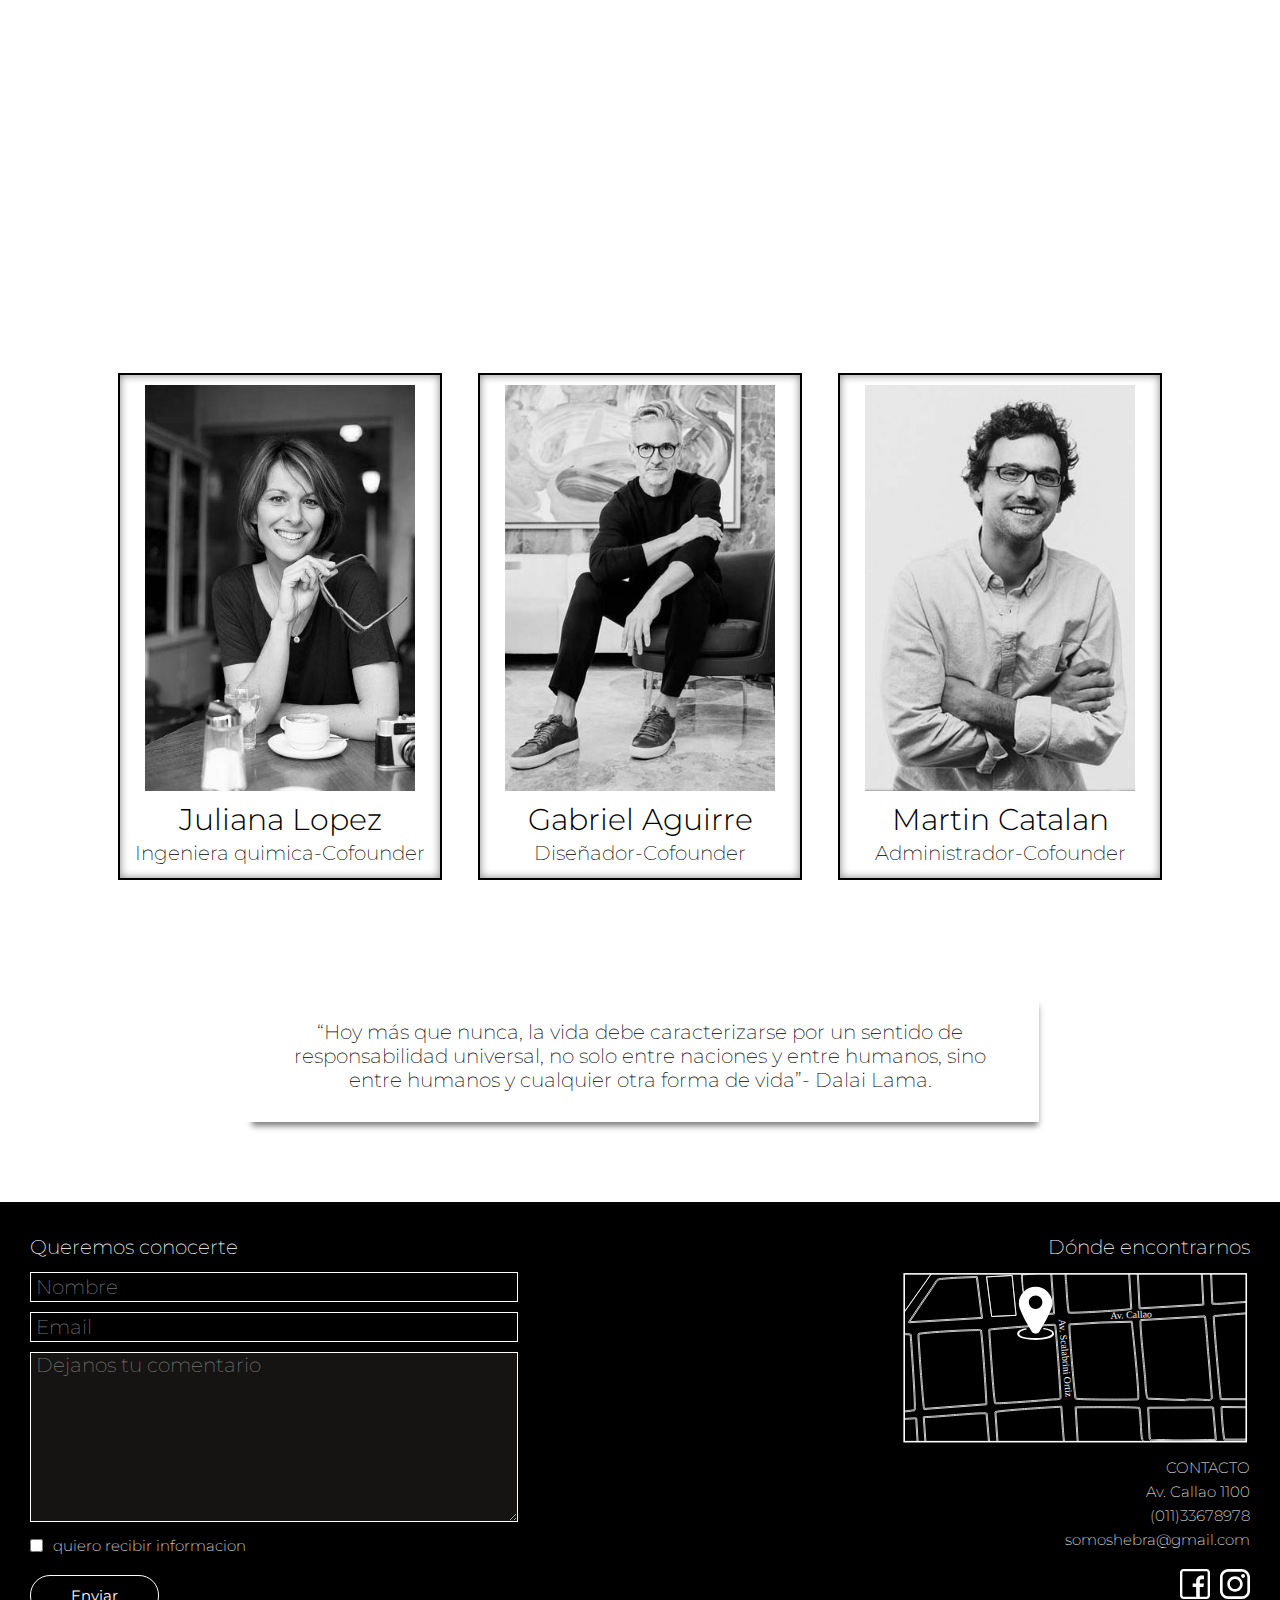
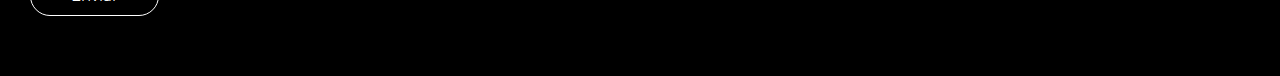
==== commit 873b56c8: "home responsive" ====
--- a/index.html
+++ b/index.html
@@ -28,7 +28,7 @@
     />
   </head>
 
-  <body class="background--raport">
+  <body class="background--home">
     <header class="header">
       <a href="index.html" class="logo">
         <img src="./imagenes/logo entero.svg" alt="logo" />
@@ -70,9 +70,8 @@
       </div>
       <section
         id="conocermas"
-        class="card card--reverse wow animate__animated animate__fadeInUp"
+        class="card wow animate__animated animate__fadeInUp"
       >
-        <img src="./imagenes/homealgodon.jpg" alt="algodon" class="card__img" />
         <div class="card__content">
           <h2 class="card__title">CULTURA</h2>
           <p class="card__text">
@@ -89,13 +88,11 @@
             <a href="cultura.html">ver más</a>
           </button>
         </div>
+        <img src="./imagenes/homealgodon.jpg" alt="algodon" class="card__img" />
       </section>
-      <section class="card wow animate__animated animate__fadeInUp">
-        <img
-          src="./imagenes/homemateriales.jpg"
-          alt="algodon"
-          class="card__img"
-        />
+      <section
+        class="card card--reverse wow animate__animated animate__fadeInUp"
+      >
         <div class="card__content card__content--right">
           <h2 class="card__title">MATERIALES</h2>
           <p class="card__text">
@@ -111,6 +108,11 @@
             <a href="materiales.html">ver más</a>
           </button>
         </div>
+        <img
+          src="./imagenes/homemateriales.jpg"
+          alt="algodon"
+          class="card__img"
+        />
       </section>
       <a href="equipo.html">
         <section class="aboutus">
@@ -168,11 +170,19 @@
         <ul class="footer__contacto--redes">
           <li>
             <a href="https://www.facebook.com">
-              <img src="./imagenes/facebook.svg" alt="facebook" />
+              <img
+                class="redesicon"
+                src="./imagenes/facebook.svg"
+                alt="facebook"
+              />
             </a>
           </li>
           <a href="https://www.instagram.com">
-            <img src="./imagenes/instagram.svg" alt="instagram" />
+            <img
+              class="redesicon"
+              src="./imagenes/instagram.svg"
+              alt="instagram"
+            />
           </a>
         </ul>
       </section>
--- a/css/main.css
+++ b/css/main.css
@@ -1,12 +1,17 @@
 footer .form input[type=text] {
   font-family: "Montserrat", sans-serif;
-  font-size: 20px;
+  font-size: 18px;
   font-weight: 200;
   border: 1px solid white;
   background-color: black;
   color: white;
   margin: 10px 0;
   padding: 2px 0 2px 5px;
+}
+@media (min-width: 768px) {
+  footer .form input[type=text] {
+    font-size: 20px;
+  }
 }
 
 * {
@@ -21,29 +26,44 @@
 
 a {
   font-family: "Montserrat", sans-serif;
-  font-size: 20px;
+  font-size: 18px;
   font-weight: 200;
   text-decoration: none;
   color: white;
 }
+@media (min-width: 768px) {
+  a {
+    font-size: 20px;
+  }
+}
 
 h1 {
   font-family: "Montserrat", sans-serif;
   font-family: "Open Sans Condensed", sans-serif;
-  font-size: 80px;
+  font-size: 50px;
   color: black;
 }
+@media (min-width: 768px) {
+  h1 {
+    font-size: 80px;
+  }
+}
 
 h2 {
   font-family: "Montserrat", sans-serif;
-  font-size: 30px;
+  font-size: 25px;
   font-weight: 300;
   color: black;
 }
+@media (min-width: 768px) {
+  h2 {
+    font-size: 30px;
+  }
+}
 
 h3 {
   font-family: "Montserrat", sans-serif;
-  font-size: 12px;
+  font-size: 15px;
   font-weight: 200;
   color: white;
 }
@@ -51,30 +71,38 @@
 p,
 .parrafolist {
   font-family: "Montserrat", sans-serif;
-  font-size: 20px;
+  font-size: 18px;
   font-weight: 200;
   line-height: 1.5;
   color: black;
 }
+@media (min-width: 768px) {
+  p,
+.parrafolist {
+    font-size: 20px;
+  }
+}
 
 q {
   font-family: "Montserrat", sans-serif;
-  font-size: 20px;
+  font-size: 18px;
   font-weight: 200;
   quotes: none;
 }
+@media (min-width: 768px) {
+  q {
+    font-size: 20px;
+  }
+}
 
 .header {
   background-color: rgba(0, 0, 0, 0.85);
-  font-family: "Montserrat", sans-serif;
-  font-size: 30px;
-  font-weight: 300;
   display: flex;
   flex-direction: column;
   justify-content: flex-start;
   align-items: flex-start;
   box-shadow: 4px 5px 9px -4px #00000080;
-  z-index: 3;
+  z-index: 1;
   padding: 0 15px;
   color: white;
   position: fixed;
@@ -142,12 +170,23 @@
 .header .navbar .navbar__menu {
   display: block;
 }
-.header .navbar .navbar__menu li {
+.header .navbar .navbar__menu li a {
+  font-size: 20px;
   display: block;
-  padding-bottom: 10px;
-}
-.header .navbar .navbar__menu li a:hover {
+  padding: 15px 0;
+}
+.header .navbar .navbar__menu li a a:hover {
   color: #dcccbb;
+}
+.header .navbar .navbar__redes {
+  display: flex;
+  flex-direction: row;
+  justify-content: space-between;
+  align-items: flex-end row;
+}
+.header .navbar .navbar__redes img {
+  width: 30px;
+  margin-left: 10px;
 }
 @media (min-width: 768px) {
   .header {
@@ -177,12 +216,17 @@
 }
 
 .container {
-  max-width: 1140px;
-  margin: 0 auto;
+  margin: 0 20px;
   margin-top: 60px;
 }
-
-.background--raport {
+@media (min-width: 768px) {
+  .container {
+    max-width: 1140px;
+    margin: auto;
+  }
+}
+
+.background--home {
   background-image: url("../imagenes/fondo2.jpg");
   background-size: cover;
   background-attachment: fixed;
@@ -201,28 +245,62 @@
   justify-content: space-between;
   align-items: center;
   background-color: rgba(255, 255, 255, 0.6);
-  padding: 10px;
+  padding: 20px;
   margin: auto;
 }
+.home .home__logo .home__logocentral img {
+  width: 80px;
+  margin: 20px;
+}
+@media (min-width: 768px) {
+  .home .home__logo {
+    height: 100vh;
+  }
+  .home .home__logo .home__logocentral {
+    margin: auto;
+  }
+  .home .home__logo .home__logocentral img {
+    width: auto;
+    margin: 0px;
+  }
+}
 
 .home__btn {
   font-family: "Montserrat", sans-serif;
-  font-size: 15px;
+  font-size: 12px;
   background-color: black;
   border-radius: 20px;
   border: 1px solid black;
-  display: block;
-  color: white;
-  padding: 10px 40px;
+  display: inline;
+  color: white;
+  padding: 10px 60px;
+}
+@media (min-width: 768px) {
+  .home__btn {
+    font-size: 15px;
+  }
+}
+@media (min-width: 768px) {
+  .home__btn {
+    display: block;
+    padding: 10px 40px;
+  }
 }
 
 .home__btn--small {
   margin-top: 40px;
-  display: inline-block;
+  display: flex;
+  margin: 20px auto 10px;
+}
+@media (min-width: 768px) {
+  .home__btn--small {
+    margin: 0;
+  }
 }
 
 .card {
   display: flex;
+  flex-direction: column;
   padding: 20px;
   background-color: rgba(255, 255, 255, 0.9);
   margin: auto;
@@ -230,48 +308,110 @@
   margin-bottom: 40px;
   animation-duration: 2s;
 }
-.card--reverse {
-  flex-direction: row-reverse;
+@media (min-width: 768px) {
+  .card {
+    flex-direction: row;
+  }
+  .card--reverse {
+    flex-direction: row-reverse;
+  }
 }
 .card__img {
-  padding: 10px;
-  border: 2px solid black;
-  width: 28%;
-  transition: width 1s;
-}
-.card__img:hover {
-  width: 30%;
+  display: none;
+}
+@media (min-width: 768px) {
+  .card__img {
+    display: inline-block;
+    padding: 10px;
+    border: 2px solid black;
+    width: 28%;
+    transition: width 1s;
+  }
+  .card__img:hover {
+    width: 30%;
+  }
 }
 .card__content {
-  padding-right: 30px;
+  display: flex;
+  flex-direction: column;
+  justify-content: space-between;
+  align-items: flex-start;
+}
+@media (min-width: 768px) {
+  .card__content {
+    padding-right: 30px;
+  }
 }
 .card__content--right {
-  text-align: right;
-  padding: 0 10px 0 30px;
-}
-.card__content .card__title {
-  padding-bottom: 40px;
+  padding: 0;
+}
+@media (min-width: 768px) {
+  .card__content--right {
+    align-items: flex-end;
+    text-align: right;
+    padding: 0 10px 0 30px;
+  }
 }
 .card__content .card__text {
   display: inline-block;
   padding-bottom: 10px;
 }
 
+.card__title {
+  margin: 10px 0 20px;
+}
+@media (min-width: 768px) {
+  .card__title {
+    margin: 0;
+  }
+}
 .card__title--center {
   display: inline;
   margin: auto;
 }
 
+.frase {
+  display: flex;
+  text-decoration: none;
+  text-align: center;
+  background-color: rgba(255, 255, 255, 0.98);
+  box-shadow: 5px 10px 6px -6px #00000080;
+  margin: auto;
+  padding: 30px;
+}
+@media (min-width: 768px) {
+  .frase {
+    display: flex;
+    text-decoration: none;
+    text-align: center;
+    background-color: rgba(255, 255, 255, 0.98);
+    box-shadow: 5px 10px 6px -6px #00000080;
+    width: 70%;
+    margin: 0 auto 80px;
+    padding: 30px;
+  }
+}
+
 .aboutus {
   display: flex;
-  flex-direction: row;
+  flex-direction: column;
   justify-content: space-around;
   align-items: center;
   background-color: rgba(255, 255, 255, 0.9);
   width: 100%;
   height: 100%;
-  margin: 70px auto;
+  margin: 50px auto;
   padding: 30px;
+}
+@media (min-width: 768px) {
+  .aboutus {
+    display: flex;
+    flex-direction: row;
+    justify-content: space-around;
+    align-items: stretch;
+    background-color: rgba(255, 255, 255, 0.9);
+    margin: 70px auto;
+  }
 }
 .aboutus__team {
   display: flex;
@@ -282,38 +422,49 @@
   margin: 10px;
   padding: 10px;
   border: 2px solid black;
-  width: 30%;
-  transition: width 1s;
   box-shadow: inset 0px 0px 8px #00000080;
+}
+@media (min-width: 768px) {
+  .aboutus__team {
+    display: flex;
+    flex-direction: column;
+    justify-content: flex-start;
+    align-items: center;
+    text-align: center;
+    margin: 10px;
+    padding: 10px;
+    border: 2px solid black;
+    width: 30%;
+    transition: width 1s;
+    box-shadow: inset 0px 0px 8px #00000080;
+  }
 }
 .aboutus__team img {
   width: 90%;
   padding-bottom: 10px;
 }
 
-.frase {
-  display: flex;
-  text-decoration: none;
-  text-align: center;
-  background-color: rgba(255, 255, 255, 0.98);
-  box-shadow: 5px 10px 6px -6px #00000080;
-  width: 70%;
-  margin: 0 auto 80px;
-  padding: 30px;
-}
-
 footer {
   display: flex;
-  flex-direction: row;
+  flex-direction: column;
   justify-content: space-between;
   align-items: flex-start;
   background-color: black;
   color: white;
-  padding: 40px 30px;
+  padding: 30px 30px;
   margin-top: 60px;
 }
+@media (min-width: 768px) {
+  footer {
+    display: flex;
+    flex-direction: row;
+    justify-content: space-between;
+    align-items: flex-start;
+  }
+}
 footer .form {
-  width: 40%;
+  margin-bottom: 30px;
+  width: 100%;
 }
 footer .form p {
   color: white;
@@ -332,9 +483,14 @@
   justify-content: flex-start;
   align-items: center;
   font-family: "Montserrat", sans-serif;
-  font-size: 20px;
+  font-size: 18px;
   font-weight: 200;
   margin: 10px 0;
+}
+@media (min-width: 768px) {
+  footer .form .checkbox {
+    font-size: 20px;
+  }
 }
 footer .form .checkbox label {
   padding-left: 10px;
@@ -349,7 +505,7 @@
 }
 footer .form textarea {
   font-family: "Montserrat", sans-serif;
-  font-size: 20px;
+  font-size: 18px;
   font-weight: 200;
   background-color: #161413;
   color: white;
@@ -357,16 +513,26 @@
   padding-left: 5px;
   width: 100%;
 }
+@media (min-width: 768px) {
+  footer .form textarea {
+    font-size: 20px;
+  }
+}
+@media (min-width: 768px) {
+  footer .form {
+    width: 40%;
+    padding-bottom: opx;
+  }
+}
 footer .footer__contacto {
-  text-align: right;
   color: white;
 }
 footer .footer__contacto p {
   color: white;
-  margin-bottom: 5px;
+  margin-bottom: 10px;
 }
 footer .footer__contacto img {
-  width: 80%;
+  width: 100%;
 }
 footer .footer__contacto h3 {
   padding-top: 5px;
@@ -374,16 +540,38 @@
 footer .footer__contacto--redes {
   display: flex;
   flex-direction: row;
-  justify-content: flex-end;
+  justify-content: flex-start;
   align-items: flex-start;
   margin-top: 20px;
 }
-footer .footer__contacto--redes img {
-  width: 30px;
-  margin-left: 10px;
-}
-
-.fondoclaro--lineal {
+footer .footer__contacto--redes .redesicon {
+  width: 25px;
+  margin-right: 10px;
+}
+@media (min-width: 768px) {
+  footer .footer__contacto {
+    text-align: right;
+  }
+  footer .footer__contacto p {
+    margin-bottom: 5px;
+  }
+  footer .footer__contacto img {
+    width: 80%;
+  }
+  footer .footer__contacto--redes {
+    display: flex;
+    flex-direction: row;
+    justify-content: flex-end;
+    align-items: flex-start;
+  }
+  footer .footer__contacto--redes .redesicon {
+    width: 30px;
+    margin-left: 10px;
+    margin-right: 0;
+  }
+}
+
+.background--cultura {
   background-image: url(../imagenes/fondoclarolineal3.jpg);
   background-size: cover;
   background-attachment: fixed;
@@ -398,7 +586,11 @@
   background-color: rgba(255, 255, 255, 0.98);
 }
 
-.fondooscuro--lineal {
+.card__img--view {
+  display: inline-block;
+}
+
+.background--materiales {
   background-image: url(../imagenes/fondooscuro.jpg);
   background-size: cover;
   background-attachment: fixed;
@@ -422,7 +614,7 @@
   color: white;
 }
 
-.fondoclaro--acuarela {
+.background--materiales {
   background-image: url(../imagenes/fondoclaroacuarela.jpg);
   background-size: cover;
   background-attachment: fixed;
@@ -461,6 +653,12 @@
 .card__members .card__member p {
   margin: 10px 0 30px;
   color: black;
+}
+
+.background--noticias {
+  background-image: url(../imagenes/fondoclarolineal3.jpg);
+  background-size: cover;
+  background-attachment: fixed;
 }
 
 #noticias {
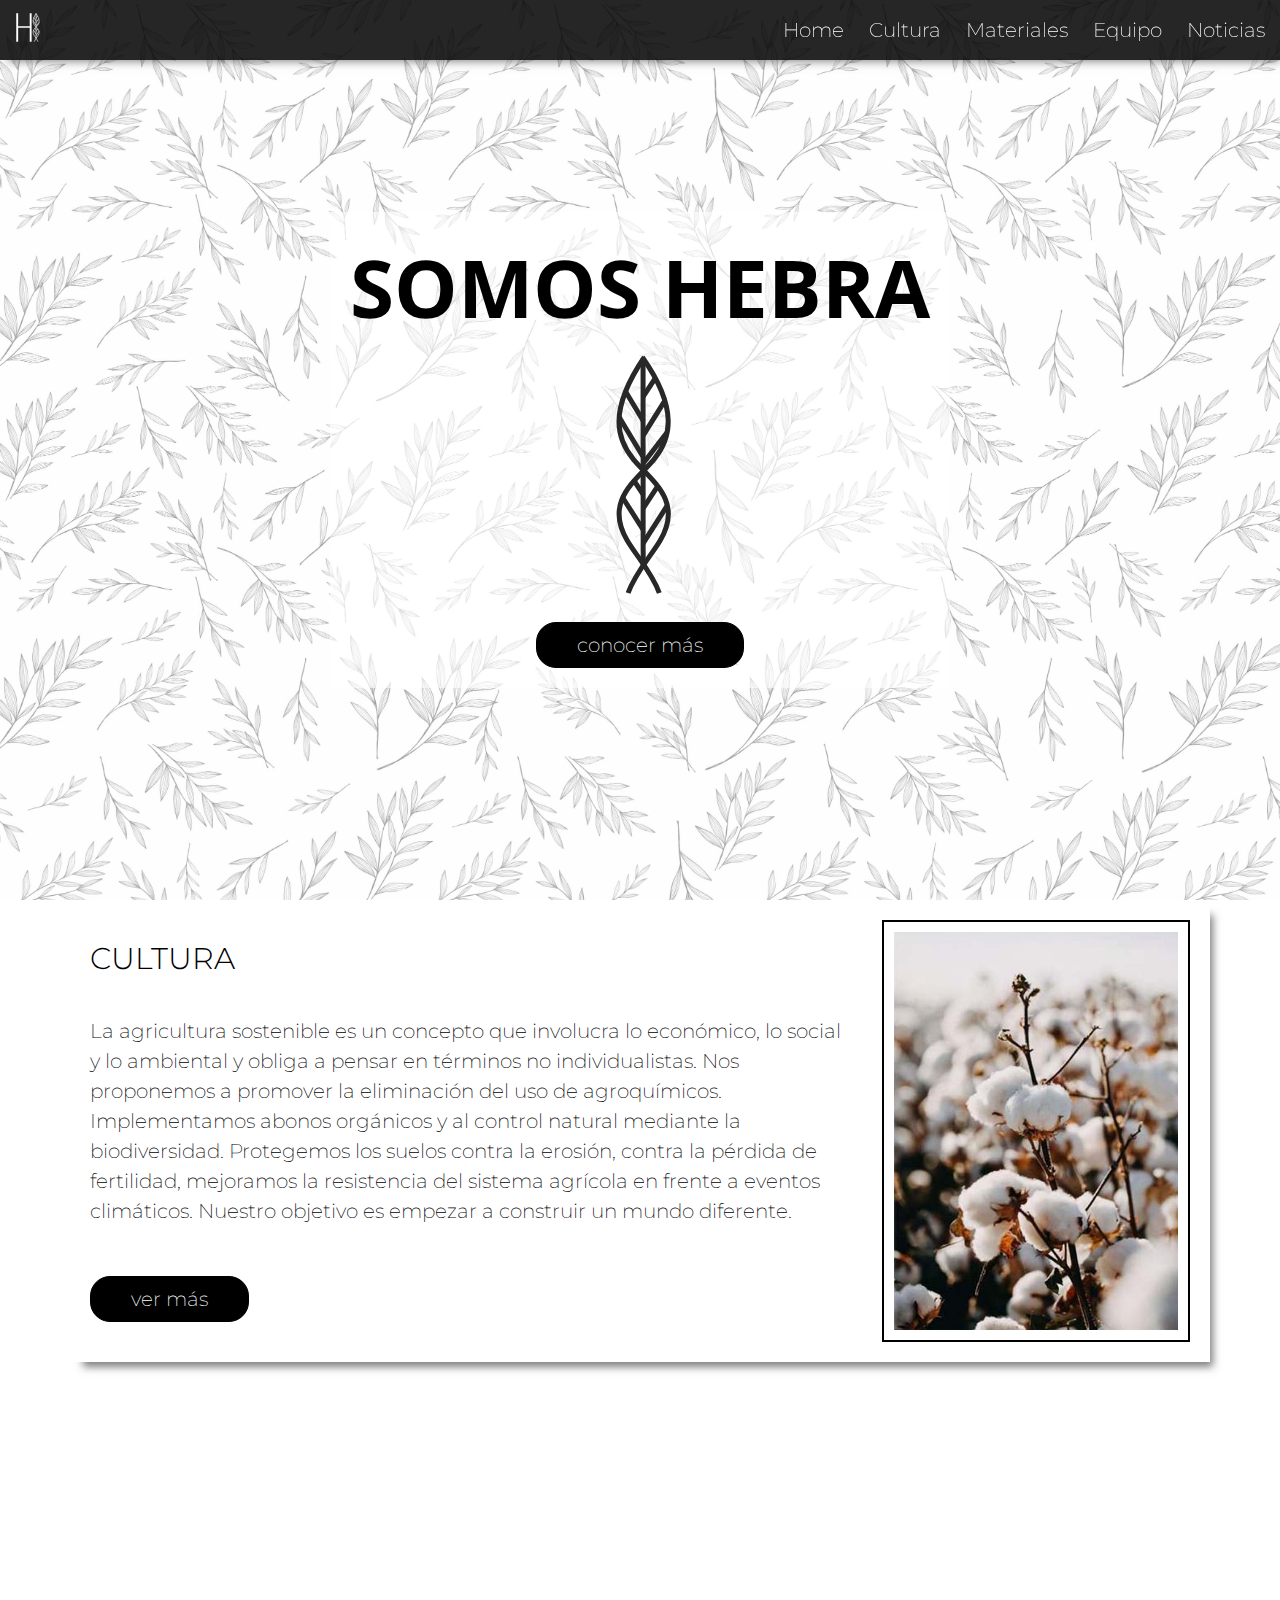
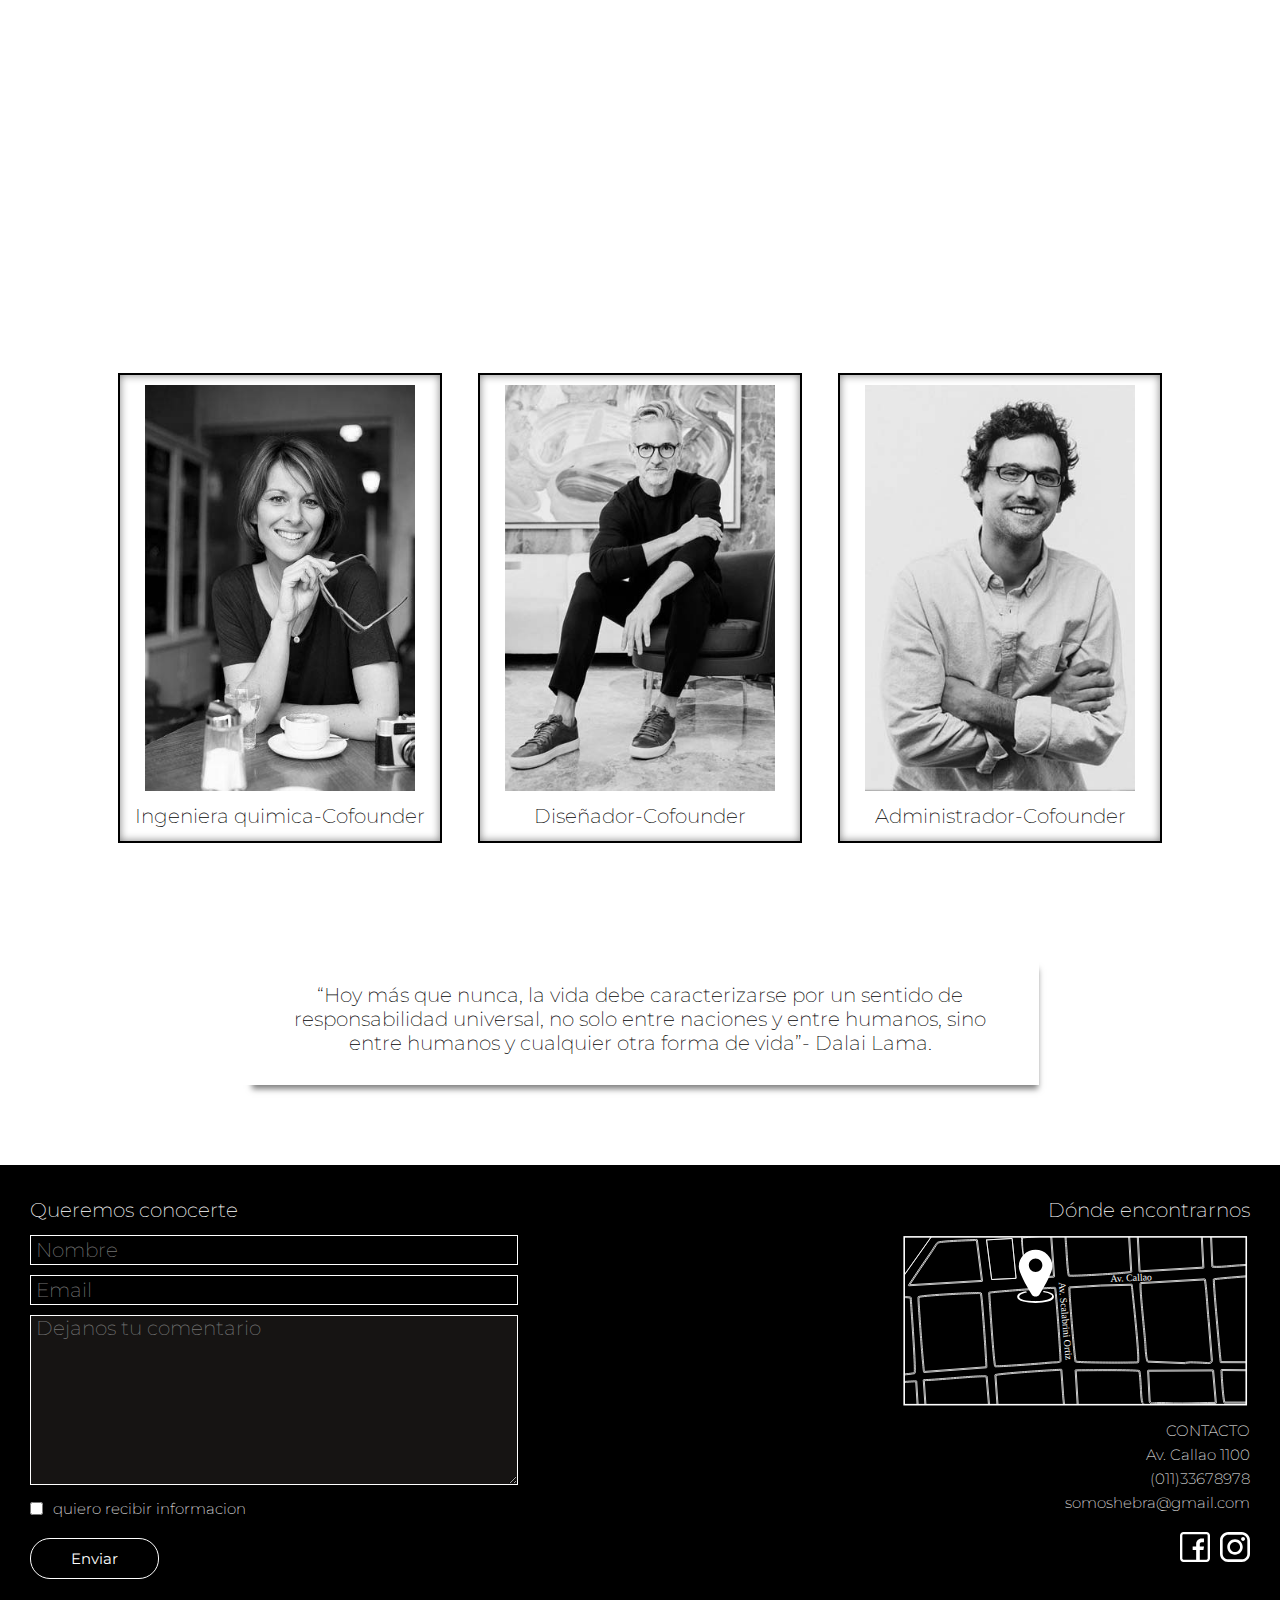
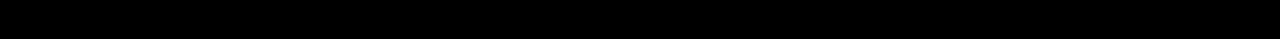
==== commit 6fdbcfbc: "Responsive en toda la web" ====
--- a/index.html
+++ b/index.html
@@ -114,8 +114,10 @@
           class="card__img"
         />
       </section>
+
       <a href="equipo.html">
         <section class="aboutus">
+          <h2 class="card__title">EQUIPO</h2>
           <div class="aboutus__team">
             <img src="./imagenes/mujer1.jpg" alt="mujer" />
             <h2>Juliana Lopez</h2>
--- a/css/main.css
+++ b/css/main.css
@@ -306,7 +306,7 @@
   margin: auto;
   box-shadow: 8px 10px 8px -5px #00000080;
   margin-bottom: 40px;
-  animation-duration: 2s;
+  animation-duration: 1.5s;
 }
 @media (min-width: 768px) {
   .card {
@@ -318,14 +318,17 @@
 }
 .card__img {
   display: none;
+  padding: 10px;
+  border: 2px solid black;
+  width: 100%;
+  margin: 20px auto;
+  transition: width 1s;
 }
 @media (min-width: 768px) {
   .card__img {
     display: inline-block;
-    padding: 10px;
-    border: 2px solid black;
     width: 28%;
-    transition: width 1s;
+    margin: 0;
   }
   .card__img:hover {
     width: 30%;
@@ -334,7 +337,7 @@
 .card__content {
   display: flex;
   flex-direction: column;
-  justify-content: space-between;
+  justify-content: space-around;
   align-items: flex-start;
 }
 @media (min-width: 768px) {
@@ -411,6 +414,11 @@
     align-items: stretch;
     background-color: rgba(255, 255, 255, 0.9);
     margin: 70px auto;
+  }
+}
+@media (min-width: 768px) {
+  .aboutus h2 {
+    display: none;
   }
 }
 .aboutus__team {
@@ -545,7 +553,7 @@
   margin-top: 20px;
 }
 footer .footer__contacto--redes .redesicon {
-  width: 25px;
+  width: 30px;
   margin-right: 10px;
 }
 @media (min-width: 768px) {
@@ -578,8 +586,13 @@
 }
 
 .title1 {
-  padding: 70px 0;
+  padding: 30px 0 40px;
   text-align: center;
+}
+@media (min-width: 768px) {
+  .title1 {
+    padding: 120px 0 80px;
+  }
 }
 
 .card--color {
@@ -606,7 +619,6 @@
 
 .card__img--dark {
   border: 2px solid white;
-  width: 28%;
 }
 
 .card__title--dark,
@@ -614,7 +626,7 @@
   color: white;
 }
 
-.background--materiales {
+.background--equipo {
   background-image: url(../imagenes/fondoclaroacuarela.jpg);
   background-size: cover;
   background-attachment: fixed;
@@ -623,26 +635,47 @@
 .card__members {
   background-color: rgba(255, 255, 255, 0.9);
   display: flex;
-  flex-direction: row;
+  flex-direction: column;
   justify-content: space-between;
   align-items: stretch;
-  width: 90%;
+  width: 100%;
   padding: 30px;
   margin: 50px auto 80px;
   box-shadow: 8px 10px 8px -5px #00000080;
 }
+@media (min-width: 768px) {
+  .card__members {
+    display: flex;
+    flex-direction: row;
+    justify-content: space-between;
+    align-items: stretch;
+    width: 90%;
+    padding: 30px;
+    margin: 50px auto 80px;
+    box-shadow: 8px 10px 8px -5px #00000080;
+  }
+}
 .card__members .card__member {
   display: flex;
   flex-direction: column;
   justify-content: flex-start;
   align-items: center;
   text-align: center;
-  margin: 10px;
   padding: 10px;
   border: 2px solid black;
   transition: width 1s;
   box-shadow: inset 0px 0px 8px #00000080;
   width: 100%;
+  margin-bottom: 10px;
+}
+@media (min-width: 768px) {
+  .card__members .card__member {
+    display: flex;
+    flex-direction: column;
+    justify-content: flex-start;
+    align-items: center;
+    margin-right: 10px;
+  }
 }
 .card__members .card__member img {
   width: 80%;
@@ -669,28 +702,45 @@
 .news {
   background-color: rgba(255, 255, 255, 0.95);
   display: flex;
-  flex-direction: row;
+  flex-direction: column;
   justify-content: space-between;
-  align-items: flex-start;
-  flex-wrap: wrap;
+  align-items: center;
   padding: 30px;
   margin: 0px auto 40px;
   box-shadow: 8px 10px 8px -5px #00000080;
   max-width: 1050px;
 }
+@media (min-width: 768px) {
+  .news {
+    display: flex;
+    flex-direction: row;
+    justify-content: space-between;
+    align-items: flex-start;
+    flex-wrap: wrap;
+  }
+}
 
 .card__news--small {
   display: flex;
   flex-direction: column;
   justify-content: flex-start;
   align-items: center;
-  width: 32%;
+  width: 100%;
   text-align: center;
   margin: 15px 2px;
   padding: 10px;
   border: 1px solid black;
   transition: width 1s;
   box-shadow: inset 0px 0px 8px #00000080;
+}
+@media (min-width: 768px) {
+  .card__news--small {
+    display: flex;
+    flex-direction: column;
+    justify-content: flex-start;
+    align-items: center;
+    width: 32%;
+  }
 }
 .card__news--small img {
   width: 100%;
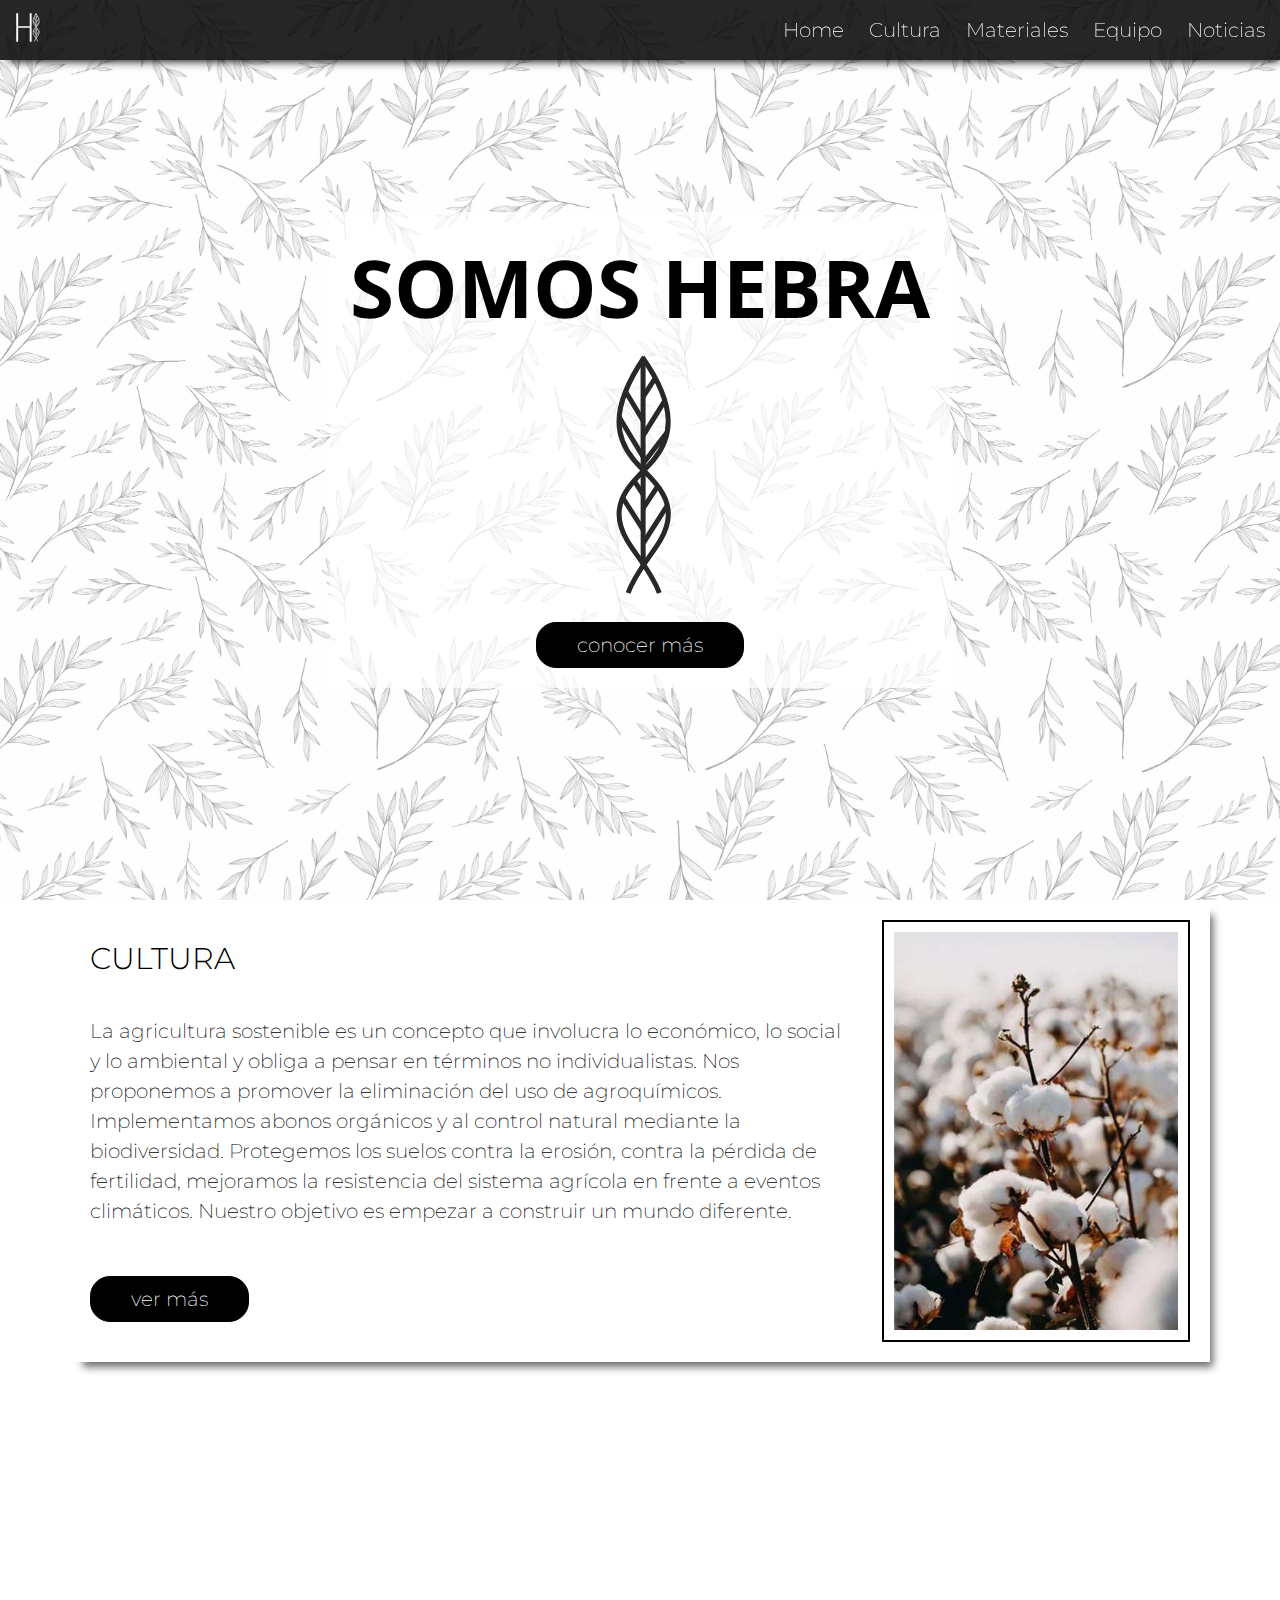
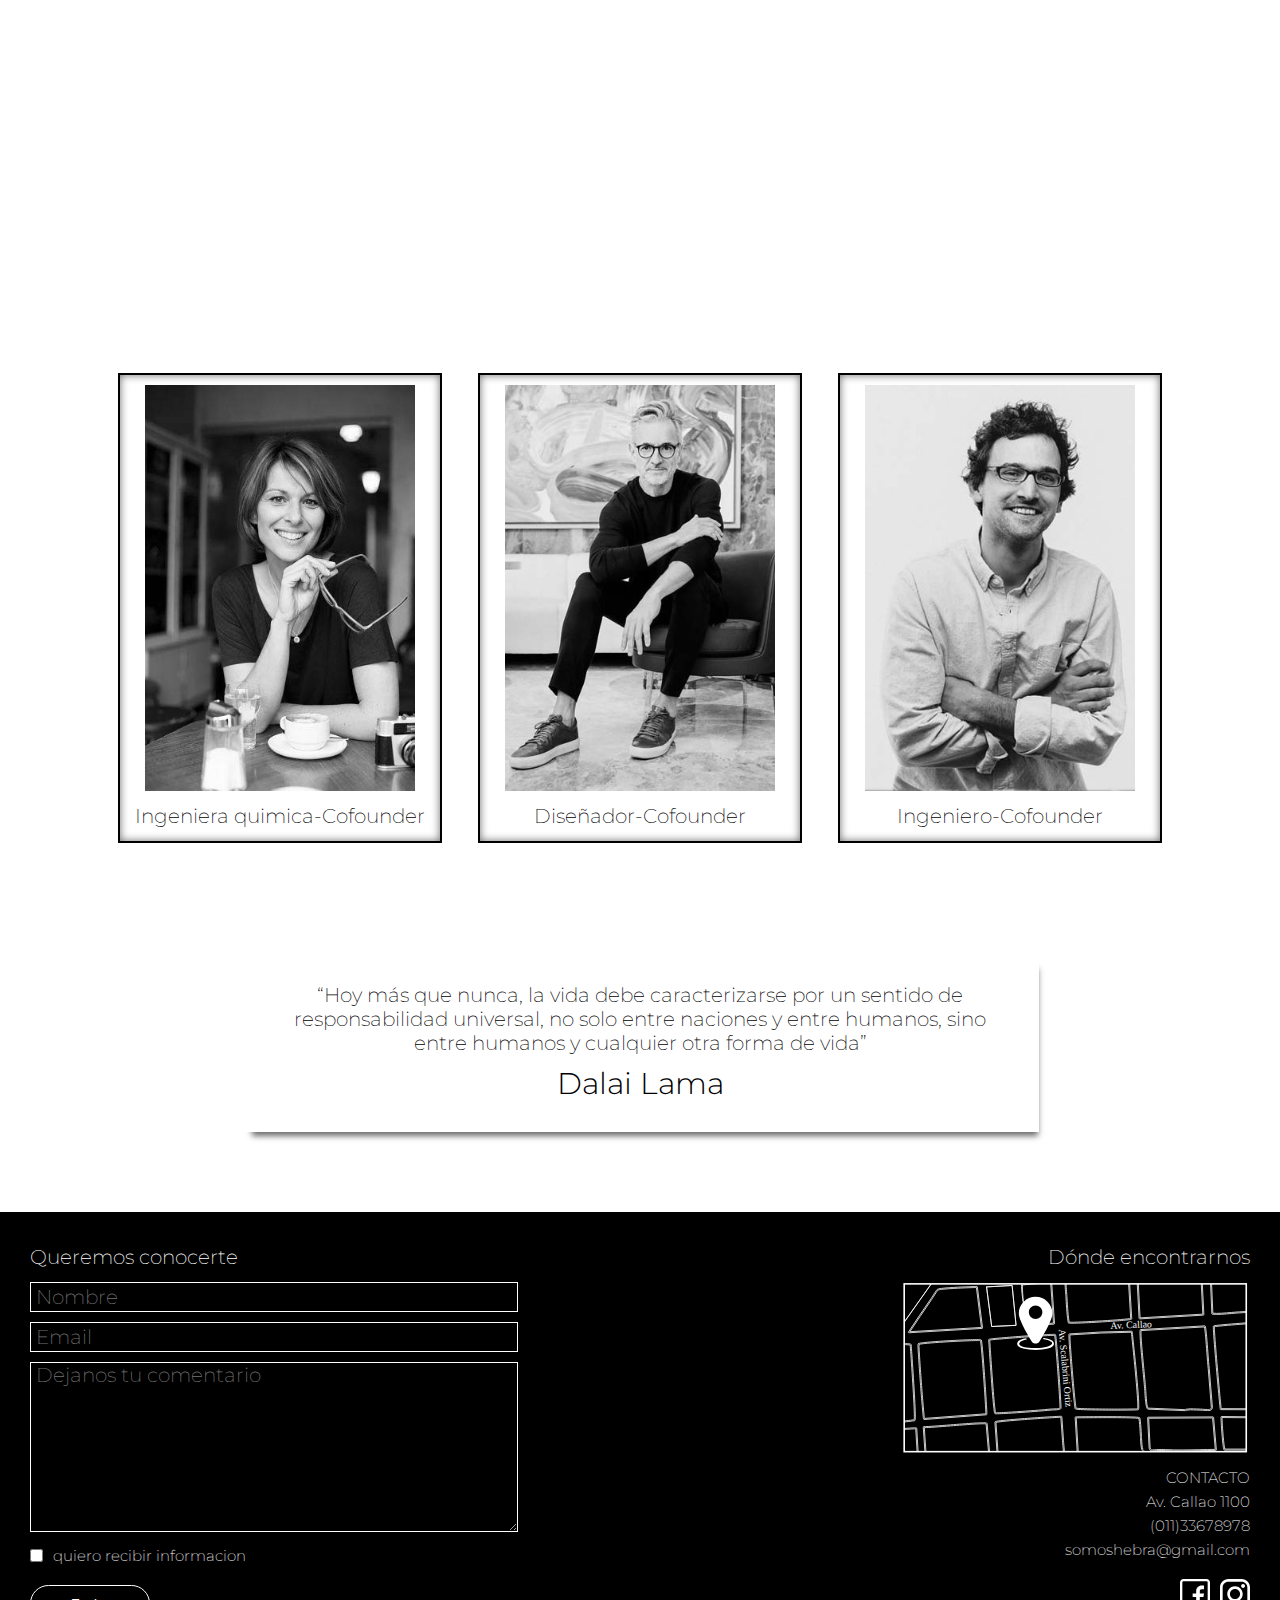
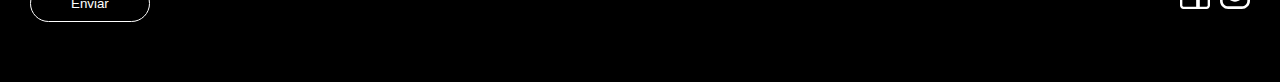
==== commit 37b6e1ed: "limpieza de codigo y finalizacion de las pantallas" ====
--- a/index.html
+++ b/index.html
@@ -63,9 +63,7 @@
         <section class="home__logocentral">
           <h1>SOMOS HEBRA</h1>
           <img src="./imagenes/logosolo.svg" alt="logo" />
-          <button class="home__btn">
-            <a href="#conocermas">conocer más</a>
-          </button>
+          <a class="home__btn" href="#conocermas">conocer más</a>
         </section>
       </div>
       <section
@@ -84,9 +82,7 @@
             sistema agrícola en frente a eventos climáticos. Nuestro objetivo es
             empezar a construir un mundo diferente.
           </p>
-          <button class="home__btn home__btn--small">
-            <a href="cultura.html">ver más</a>
-          </button>
+          <a class="home__btn home__btn--small" href="cultura.html">ver más</a>
         </div>
         <img src="./imagenes/homealgodon.jpg" alt="algodon" class="card__img" />
       </section>
@@ -104,9 +100,9 @@
             material se presenta con las certificaciones del fabricante más los
             propios sellos de la organización.
           </p>
-          <button class="home__btn home__btn--small">
-            <a href="materiales.html">ver más</a>
-          </button>
+          <a class="home__btn home__btn--small" href="materiales.html"
+            >ver más</a
+          >
         </div>
         <img
           src="./imagenes/homemateriales.jpg"
@@ -131,7 +127,7 @@
           <div class="aboutus__team">
             <img src="./imagenes/hombre2.jpg" alt="hombre" />
             <h2>Martin Catalan</h2>
-            <p>Administrador-Cofounder</p>
+            <p>Ingeniero-Cofounder</p>
           </div>
         </section>
       </a>
@@ -139,7 +135,8 @@
         <q class="frase">
           “Hoy más que nunca, la vida debe caracterizarse por un sentido de
           responsabilidad universal, no solo entre naciones y entre humanos,
-          sino entre humanos y cualquier otra forma de vida”- Dalai Lama.
+          sino entre humanos y cualquier otra forma de vida”
+          <h2>Dalai Lama</h2>
         </q>
       </section>
     </main>
--- a/css/main.css
+++ b/css/main.css
@@ -1,7 +1,7 @@
 footer .form input[type=text] {
   font-family: "Montserrat", sans-serif;
   font-size: 18px;
-  font-weight: 200;
+  font-weight: 300;
   border: 1px solid white;
   background-color: black;
   color: white;
@@ -11,6 +11,24 @@
 @media (min-width: 768px) {
   footer .form input[type=text] {
     font-size: 20px;
+    font-weight: 200;
+  }
+}
+
+footer .form input[type=text] {
+  font-family: "Montserrat", sans-serif;
+  font-size: 18px;
+  font-weight: 300;
+  border: 1px solid white;
+  background-color: black;
+  color: white;
+  margin: 10px 0;
+  padding: 2px 0 2px 5px;
+}
+@media (min-width: 768px) {
+  footer .form input[type=text] {
+    font-size: 20px;
+    font-weight: 200;
   }
 }
 
@@ -27,13 +45,14 @@
 a {
   font-family: "Montserrat", sans-serif;
   font-size: 18px;
-  font-weight: 200;
+  font-weight: 300;
   text-decoration: none;
   color: white;
 }
 @media (min-width: 768px) {
   a {
     font-size: 20px;
+    font-weight: 200;
   }
 }
 
@@ -72,7 +91,7 @@
 .parrafolist {
   font-family: "Montserrat", sans-serif;
   font-size: 18px;
-  font-weight: 200;
+  font-weight: 300;
   line-height: 1.5;
   color: black;
 }
@@ -80,18 +99,20 @@
   p,
 .parrafolist {
     font-size: 20px;
+    font-weight: 200;
   }
 }
 
 q {
   font-family: "Montserrat", sans-serif;
   font-size: 18px;
-  font-weight: 200;
+  font-weight: 300;
   quotes: none;
 }
 @media (min-width: 768px) {
   q {
     font-size: 20px;
+    font-weight: 200;
   }
 }
 
@@ -101,7 +122,7 @@
   flex-direction: column;
   justify-content: flex-start;
   align-items: flex-start;
-  box-shadow: 4px 5px 9px -4px #00000080;
+  box-shadow: 4px 5px 9px -4px black;
   z-index: 1;
   padding: 0 15px;
   color: white;
@@ -175,9 +196,6 @@
   display: block;
   padding: 15px 0;
 }
-.header .navbar .navbar__menu li a a:hover {
-  color: #dcccbb;
-}
 .header .navbar .navbar__redes {
   display: flex;
   flex-direction: row;
@@ -213,6 +231,9 @@
     padding-bottom: 0;
     display: flex;
   }
+  .header .navbar .navbar__menu li a:hover {
+    color: #dcccbb;
+  }
 }
 
 .container {
@@ -228,8 +249,13 @@
 
 .background--home {
   background-image: url("../imagenes/fondo2.jpg");
-  background-size: cover;
   background-attachment: fixed;
+  background-size: 500%;
+}
+@media (min-width: 768px) {
+  .background--home {
+    background-size: cover;
+  }
 }
 
 .home .home__logo {
@@ -244,7 +270,7 @@
   flex-direction: column;
   justify-content: space-between;
   align-items: center;
-  background-color: rgba(255, 255, 255, 0.6);
+  background-color: rgba(255, 255, 255, 0.7);
   padding: 20px;
   margin: auto;
 }
@@ -266,8 +292,6 @@
 }
 
 .home__btn {
-  font-family: "Montserrat", sans-serif;
-  font-size: 12px;
   background-color: black;
   border-radius: 20px;
   border: 1px solid black;
@@ -277,11 +301,6 @@
 }
 @media (min-width: 768px) {
   .home__btn {
-    font-size: 15px;
-  }
-}
-@media (min-width: 768px) {
-  .home__btn {
     display: block;
     padding: 10px 40px;
   }
@@ -302,9 +321,9 @@
   display: flex;
   flex-direction: column;
   padding: 20px;
-  background-color: rgba(255, 255, 255, 0.9);
+  background-color: rgba(255, 255, 255, 0.97);
   margin: auto;
-  box-shadow: 8px 10px 8px -5px #00000080;
+  box-shadow: 8px 10px 8px -5px #6c6c6c;
   margin-bottom: 40px;
   animation-duration: 1.5s;
 }
@@ -375,32 +394,32 @@
 
 .frase {
   display: flex;
+  flex-direction: column;
   text-decoration: none;
   text-align: center;
-  background-color: rgba(255, 255, 255, 0.98);
-  box-shadow: 5px 10px 6px -6px #00000080;
+  background-color: rgba(255, 255, 255, 0.97);
+  box-shadow: 5px 10px 6px -6px #6c6c6c;
   margin: auto;
   padding: 30px;
+  margin-bottom: 30px;
 }
 @media (min-width: 768px) {
   .frase {
-    display: flex;
-    text-decoration: none;
-    text-align: center;
-    background-color: rgba(255, 255, 255, 0.98);
-    box-shadow: 5px 10px 6px -6px #00000080;
     width: 70%;
     margin: 0 auto 80px;
     padding: 30px;
   }
 }
+.frase h2 {
+  padding-top: 10px;
+}
 
 .aboutus {
   display: flex;
   flex-direction: column;
   justify-content: space-around;
   align-items: center;
-  background-color: rgba(255, 255, 255, 0.9);
+  background-color: rgba(255, 255, 255, 0.97);
   width: 100%;
   height: 100%;
   margin: 50px auto;
@@ -412,7 +431,7 @@
     flex-direction: row;
     justify-content: space-around;
     align-items: stretch;
-    background-color: rgba(255, 255, 255, 0.9);
+    background-color: rgba(255, 255, 255, 0.97);
     margin: 70px auto;
   }
 }
@@ -430,21 +449,11 @@
   margin: 10px;
   padding: 10px;
   border: 2px solid black;
-  box-shadow: inset 0px 0px 8px #00000080;
+  box-shadow: inset 0px 0px 8px #6c6c6c;
 }
 @media (min-width: 768px) {
   .aboutus__team {
-    display: flex;
-    flex-direction: column;
-    justify-content: flex-start;
-    align-items: center;
-    text-align: center;
-    margin: 10px;
-    padding: 10px;
-    border: 2px solid black;
     width: 30%;
-    transition: width 1s;
-    box-shadow: inset 0px 0px 8px #00000080;
   }
 }
 .aboutus__team img {
@@ -492,12 +501,13 @@
   align-items: center;
   font-family: "Montserrat", sans-serif;
   font-size: 18px;
-  font-weight: 200;
+  font-weight: 300;
   margin: 10px 0;
 }
 @media (min-width: 768px) {
   footer .form .checkbox {
     font-size: 20px;
+    font-weight: 200;
   }
 }
 footer .form .checkbox label {
@@ -514,8 +524,8 @@
 footer .form textarea {
   font-family: "Montserrat", sans-serif;
   font-size: 18px;
-  font-weight: 200;
-  background-color: #161413;
+  font-weight: 300;
+  background-color: black;
   color: white;
   border: 1px solid white;
   padding-left: 5px;
@@ -524,6 +534,7 @@
 @media (min-width: 768px) {
   footer .form textarea {
     font-size: 20px;
+    font-weight: 200;
   }
 }
 @media (min-width: 768px) {
@@ -579,6 +590,124 @@
   }
 }
 
+footer .form input[type=text] {
+  font-family: "Montserrat", sans-serif;
+  font-size: 18px;
+  font-weight: 300;
+  border: 1px solid white;
+  background-color: black;
+  color: white;
+  margin: 10px 0;
+  padding: 2px 0 2px 5px;
+}
+@media (min-width: 768px) {
+  footer .form input[type=text] {
+    font-size: 20px;
+    font-weight: 200;
+  }
+}
+
+footer .form input[type=text] {
+  font-family: "Montserrat", sans-serif;
+  font-size: 18px;
+  font-weight: 300;
+  border: 1px solid white;
+  background-color: black;
+  color: white;
+  margin: 10px 0;
+  padding: 2px 0 2px 5px;
+}
+@media (min-width: 768px) {
+  footer .form input[type=text] {
+    font-size: 20px;
+    font-weight: 200;
+  }
+}
+
+* {
+  margin: 0;
+  padding: 0;
+  box-sizing: border-box;
+}
+
+li {
+  list-style-type: none;
+}
+
+a {
+  font-family: "Montserrat", sans-serif;
+  font-size: 18px;
+  font-weight: 300;
+  text-decoration: none;
+  color: white;
+}
+@media (min-width: 768px) {
+  a {
+    font-size: 20px;
+    font-weight: 200;
+  }
+}
+
+h1 {
+  font-family: "Montserrat", sans-serif;
+  font-family: "Open Sans Condensed", sans-serif;
+  font-size: 50px;
+  color: black;
+}
+@media (min-width: 768px) {
+  h1 {
+    font-size: 80px;
+  }
+}
+
+h2 {
+  font-family: "Montserrat", sans-serif;
+  font-size: 25px;
+  font-weight: 300;
+  color: black;
+}
+@media (min-width: 768px) {
+  h2 {
+    font-size: 30px;
+  }
+}
+
+h3 {
+  font-family: "Montserrat", sans-serif;
+  font-size: 15px;
+  font-weight: 200;
+  color: white;
+}
+
+p,
+.parrafolist {
+  font-family: "Montserrat", sans-serif;
+  font-size: 18px;
+  font-weight: 300;
+  line-height: 1.5;
+  color: black;
+}
+@media (min-width: 768px) {
+  p,
+.parrafolist {
+    font-size: 20px;
+    font-weight: 200;
+  }
+}
+
+q {
+  font-family: "Montserrat", sans-serif;
+  font-size: 18px;
+  font-weight: 300;
+  quotes: none;
+}
+@media (min-width: 768px) {
+  q {
+    font-size: 20px;
+    font-weight: 200;
+  }
+}
+
 .background--cultura {
   background-image: url(../imagenes/fondoclarolineal3.jpg);
   background-size: cover;
@@ -596,11 +725,129 @@
 }
 
 .card--color {
-  background-color: rgba(255, 255, 255, 0.98);
+  background-color: rgba(255, 255, 255, 0.97);
 }
 
 .card__img--view {
   display: inline-block;
+}
+
+footer .form input[type=text] {
+  font-family: "Montserrat", sans-serif;
+  font-size: 18px;
+  font-weight: 300;
+  border: 1px solid white;
+  background-color: black;
+  color: white;
+  margin: 10px 0;
+  padding: 2px 0 2px 5px;
+}
+@media (min-width: 768px) {
+  footer .form input[type=text] {
+    font-size: 20px;
+    font-weight: 200;
+  }
+}
+
+footer .form input[type=text] {
+  font-family: "Montserrat", sans-serif;
+  font-size: 18px;
+  font-weight: 300;
+  border: 1px solid white;
+  background-color: black;
+  color: white;
+  margin: 10px 0;
+  padding: 2px 0 2px 5px;
+}
+@media (min-width: 768px) {
+  footer .form input[type=text] {
+    font-size: 20px;
+    font-weight: 200;
+  }
+}
+
+* {
+  margin: 0;
+  padding: 0;
+  box-sizing: border-box;
+}
+
+li {
+  list-style-type: none;
+}
+
+a {
+  font-family: "Montserrat", sans-serif;
+  font-size: 18px;
+  font-weight: 300;
+  text-decoration: none;
+  color: white;
+}
+@media (min-width: 768px) {
+  a {
+    font-size: 20px;
+    font-weight: 200;
+  }
+}
+
+h1 {
+  font-family: "Montserrat", sans-serif;
+  font-family: "Open Sans Condensed", sans-serif;
+  font-size: 50px;
+  color: black;
+}
+@media (min-width: 768px) {
+  h1 {
+    font-size: 80px;
+  }
+}
+
+h2 {
+  font-family: "Montserrat", sans-serif;
+  font-size: 25px;
+  font-weight: 300;
+  color: black;
+}
+@media (min-width: 768px) {
+  h2 {
+    font-size: 30px;
+  }
+}
+
+h3 {
+  font-family: "Montserrat", sans-serif;
+  font-size: 15px;
+  font-weight: 200;
+  color: white;
+}
+
+p,
+.parrafolist {
+  font-family: "Montserrat", sans-serif;
+  font-size: 18px;
+  font-weight: 300;
+  line-height: 1.5;
+  color: black;
+}
+@media (min-width: 768px) {
+  p,
+.parrafolist {
+    font-size: 20px;
+    font-weight: 200;
+  }
+}
+
+q {
+  font-family: "Montserrat", sans-serif;
+  font-size: 18px;
+  font-weight: 300;
+  quotes: none;
+}
+@media (min-width: 768px) {
+  q {
+    font-size: 20px;
+    font-weight: 200;
+  }
 }
 
 .background--materiales {
@@ -613,7 +860,7 @@
   color: white;
 }
 
-.card--dark {
+.card.card--dark {
   background-color: rgba(0, 0, 0, 0.9);
 }
 
@@ -626,66 +873,184 @@
   color: white;
 }
 
+footer .form input[type=text] {
+  font-family: "Montserrat", sans-serif;
+  font-size: 18px;
+  font-weight: 300;
+  border: 1px solid white;
+  background-color: black;
+  color: white;
+  margin: 10px 0;
+  padding: 2px 0 2px 5px;
+}
+@media (min-width: 768px) {
+  footer .form input[type=text] {
+    font-size: 20px;
+    font-weight: 200;
+  }
+}
+
+footer .form input[type=text] {
+  font-family: "Montserrat", sans-serif;
+  font-size: 18px;
+  font-weight: 300;
+  border: 1px solid white;
+  background-color: black;
+  color: white;
+  margin: 10px 0;
+  padding: 2px 0 2px 5px;
+}
+@media (min-width: 768px) {
+  footer .form input[type=text] {
+    font-size: 20px;
+    font-weight: 200;
+  }
+}
+
+* {
+  margin: 0;
+  padding: 0;
+  box-sizing: border-box;
+}
+
+li {
+  list-style-type: none;
+}
+
+a {
+  font-family: "Montserrat", sans-serif;
+  font-size: 18px;
+  font-weight: 300;
+  text-decoration: none;
+  color: white;
+}
+@media (min-width: 768px) {
+  a {
+    font-size: 20px;
+    font-weight: 200;
+  }
+}
+
+h1 {
+  font-family: "Montserrat", sans-serif;
+  font-family: "Open Sans Condensed", sans-serif;
+  font-size: 50px;
+  color: black;
+}
+@media (min-width: 768px) {
+  h1 {
+    font-size: 80px;
+  }
+}
+
+h2 {
+  font-family: "Montserrat", sans-serif;
+  font-size: 25px;
+  font-weight: 300;
+  color: black;
+}
+@media (min-width: 768px) {
+  h2 {
+    font-size: 30px;
+  }
+}
+
+h3 {
+  font-family: "Montserrat", sans-serif;
+  font-size: 15px;
+  font-weight: 200;
+  color: white;
+}
+
+p,
+.parrafolist {
+  font-family: "Montserrat", sans-serif;
+  font-size: 18px;
+  font-weight: 300;
+  line-height: 1.5;
+  color: black;
+}
+@media (min-width: 768px) {
+  p,
+.parrafolist {
+    font-size: 20px;
+    font-weight: 200;
+  }
+}
+
+q {
+  font-family: "Montserrat", sans-serif;
+  font-size: 18px;
+  font-weight: 300;
+  quotes: none;
+}
+@media (min-width: 768px) {
+  q {
+    font-size: 20px;
+    font-weight: 200;
+  }
+}
+
 .background--equipo {
-  background-image: url(../imagenes/fondoclaroacuarela.jpg);
+  background-image: url(../imagenes/fondoclarolineal3.jpg);
   background-size: cover;
   background-attachment: fixed;
 }
 
-.card__members {
-  background-color: rgba(255, 255, 255, 0.9);
+.team {
+  display: flex;
+  flex-direction: column;
+  justify-content: space-arround;
+  align-items: center;
+  margin: auto;
+  animation-duration: 1.5s;
+}
+@media (min-width: 768px) {
+  .team {
+    padding: 20px;
+  }
+}
+
+.member {
   display: flex;
   flex-direction: column;
   justify-content: space-between;
-  align-items: stretch;
-  width: 100%;
-  padding: 30px;
-  margin: 50px auto 80px;
-  box-shadow: 8px 10px 8px -5px #00000080;
-}
-@media (min-width: 768px) {
-  .card__members {
+  align-items: center;
+  margin-bottom: 20px;
+}
+@media (min-width: 768px) {
+  .member {
     display: flex;
     flex-direction: row;
     justify-content: space-between;
-    align-items: stretch;
-    width: 90%;
-    padding: 30px;
-    margin: 50px auto 80px;
-    box-shadow: 8px 10px 8px -5px #00000080;
-  }
-}
-.card__members .card__member {
-  display: flex;
-  flex-direction: column;
-  justify-content: flex-start;
-  align-items: center;
-  text-align: center;
-  padding: 10px;
-  border: 2px solid black;
-  transition: width 1s;
-  box-shadow: inset 0px 0px 8px #00000080;
-  width: 100%;
-  margin-bottom: 10px;
-}
-@media (min-width: 768px) {
-  .card__members .card__member {
-    display: flex;
-    flex-direction: column;
-    justify-content: flex-start;
     align-items: center;
-    margin-right: 10px;
-  }
-}
-.card__members .card__member img {
-  width: 80%;
-}
-.card__members .card__member h2 {
+    margin-bottom: 40px;
+  }
+  .member--reverse {
+    flex-direction: row-reverse;
+  }
+}
+.member img {
+  width: 100%;
+}
+@media (min-width: 768px) {
+  .member img {
+    width: 50%;
+  }
+}
+.member .text {
+  background-color: rgba(255, 255, 255, 0.97);
   margin-top: 20px;
-}
-.card__members .card__member p {
-  margin: 10px 0 30px;
-  color: black;
+  padding: 20px;
+}
+@media (min-width: 768px) {
+  .member .text {
+    box-shadow: 8px 10px 8px -5px #6c6c6c;
+    margin: 15px;
+  }
+  .member .text--reverse {
+    box-shadow: -8px 10px 8px -5px #6c6c6c;
+  }
 }
 
 .background--noticias {
@@ -700,14 +1065,14 @@
 }
 
 .news {
-  background-color: rgba(255, 255, 255, 0.95);
+  background-color: rgba(255, 255, 255, 0.97);
   display: flex;
   flex-direction: column;
   justify-content: space-between;
   align-items: center;
   padding: 30px;
   margin: 0px auto 40px;
-  box-shadow: 8px 10px 8px -5px #00000080;
+  box-shadow: 8px 10px 8px -5px #6c6c6c;
   max-width: 1050px;
 }
 @media (min-width: 768px) {
@@ -731,7 +1096,7 @@
   padding: 10px;
   border: 1px solid black;
   transition: width 1s;
-  box-shadow: inset 0px 0px 8px #00000080;
+  box-shadow: inset 0px 0px 8px #6c6c6c;
 }
 @media (min-width: 768px) {
   .card__news--small {
